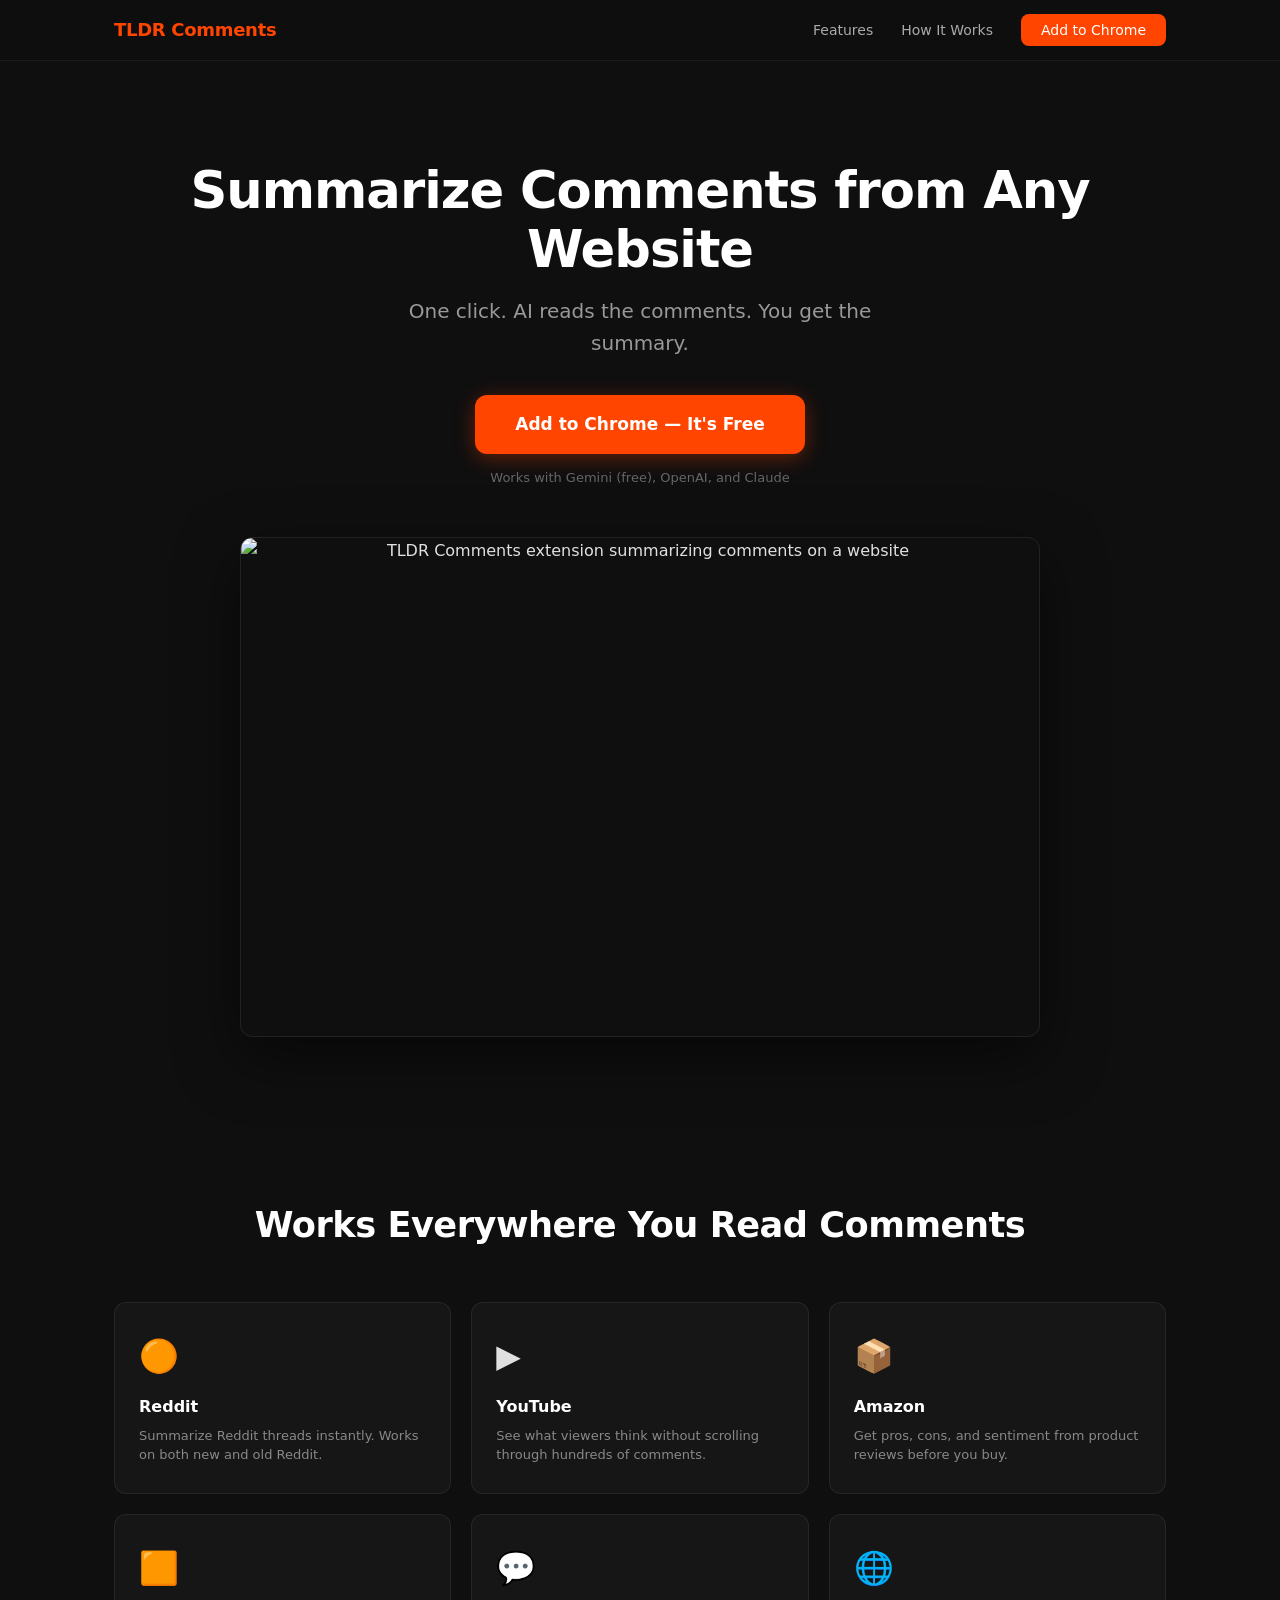
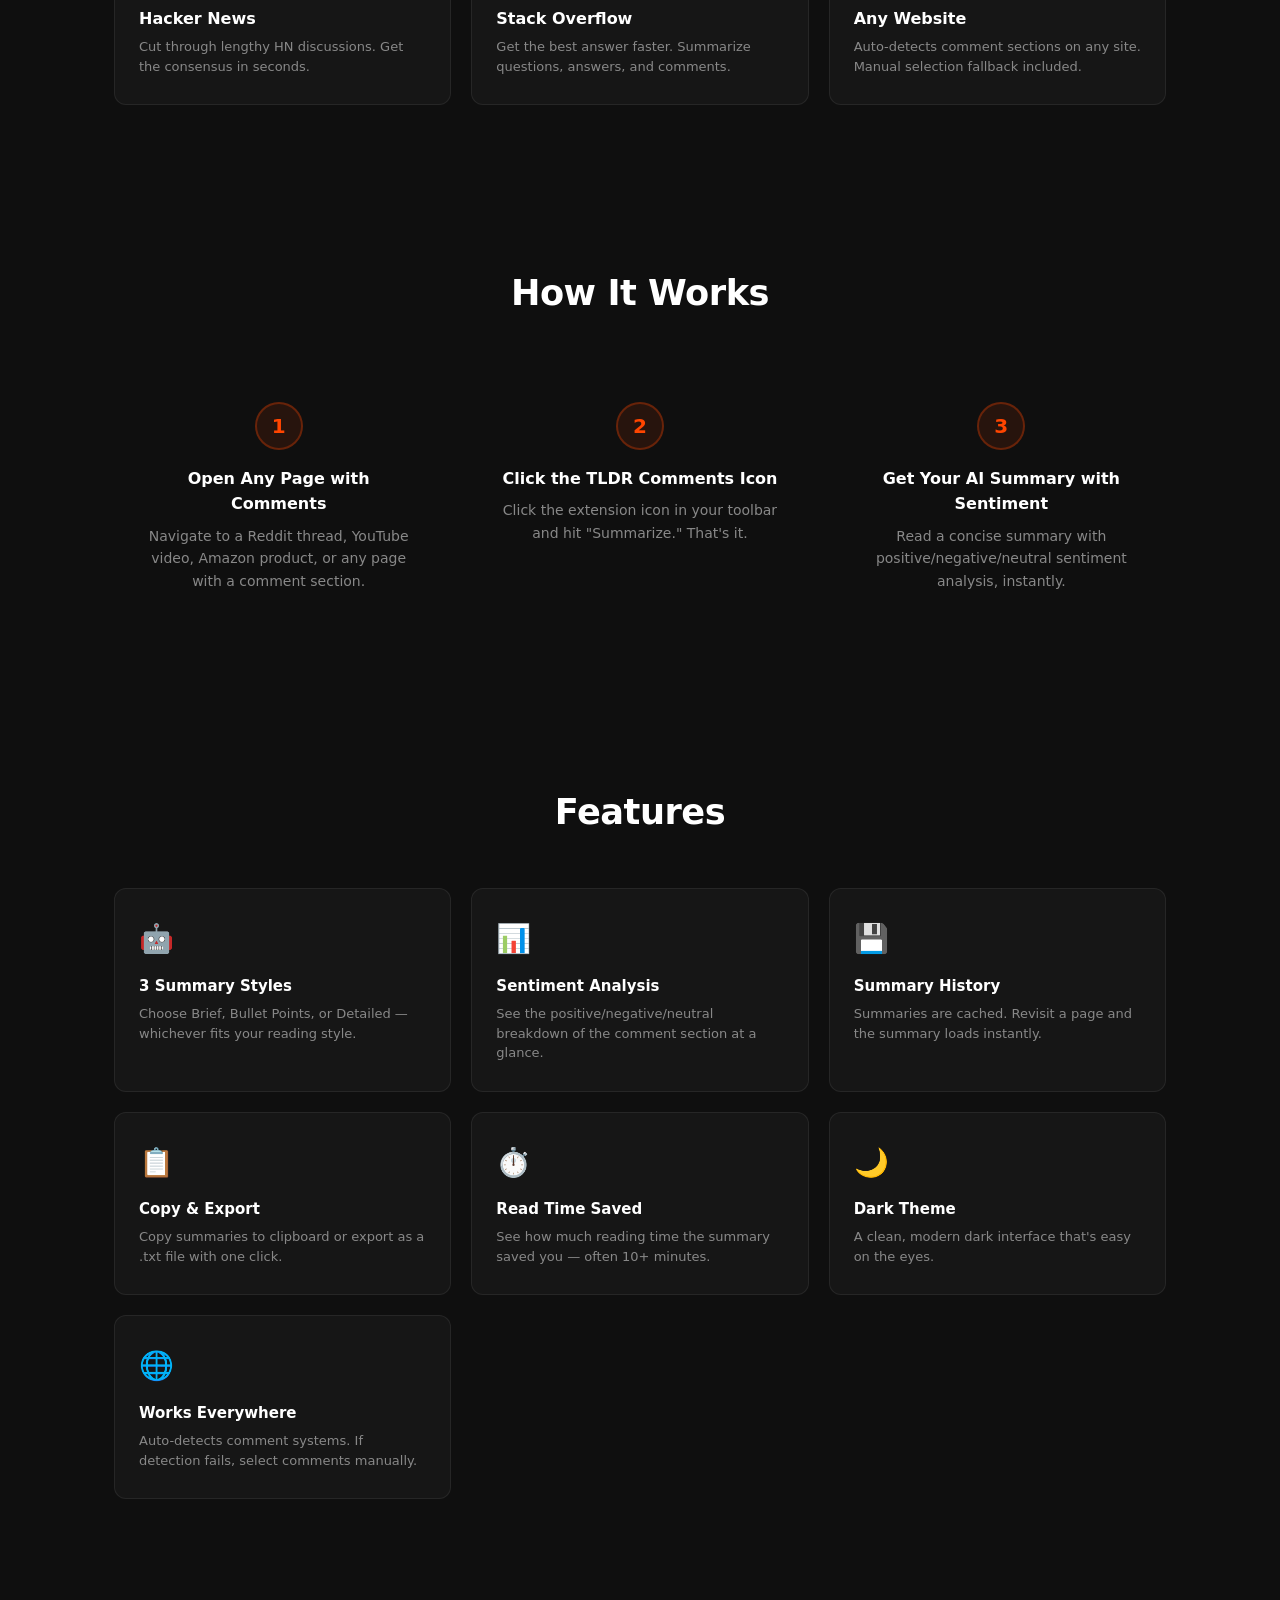
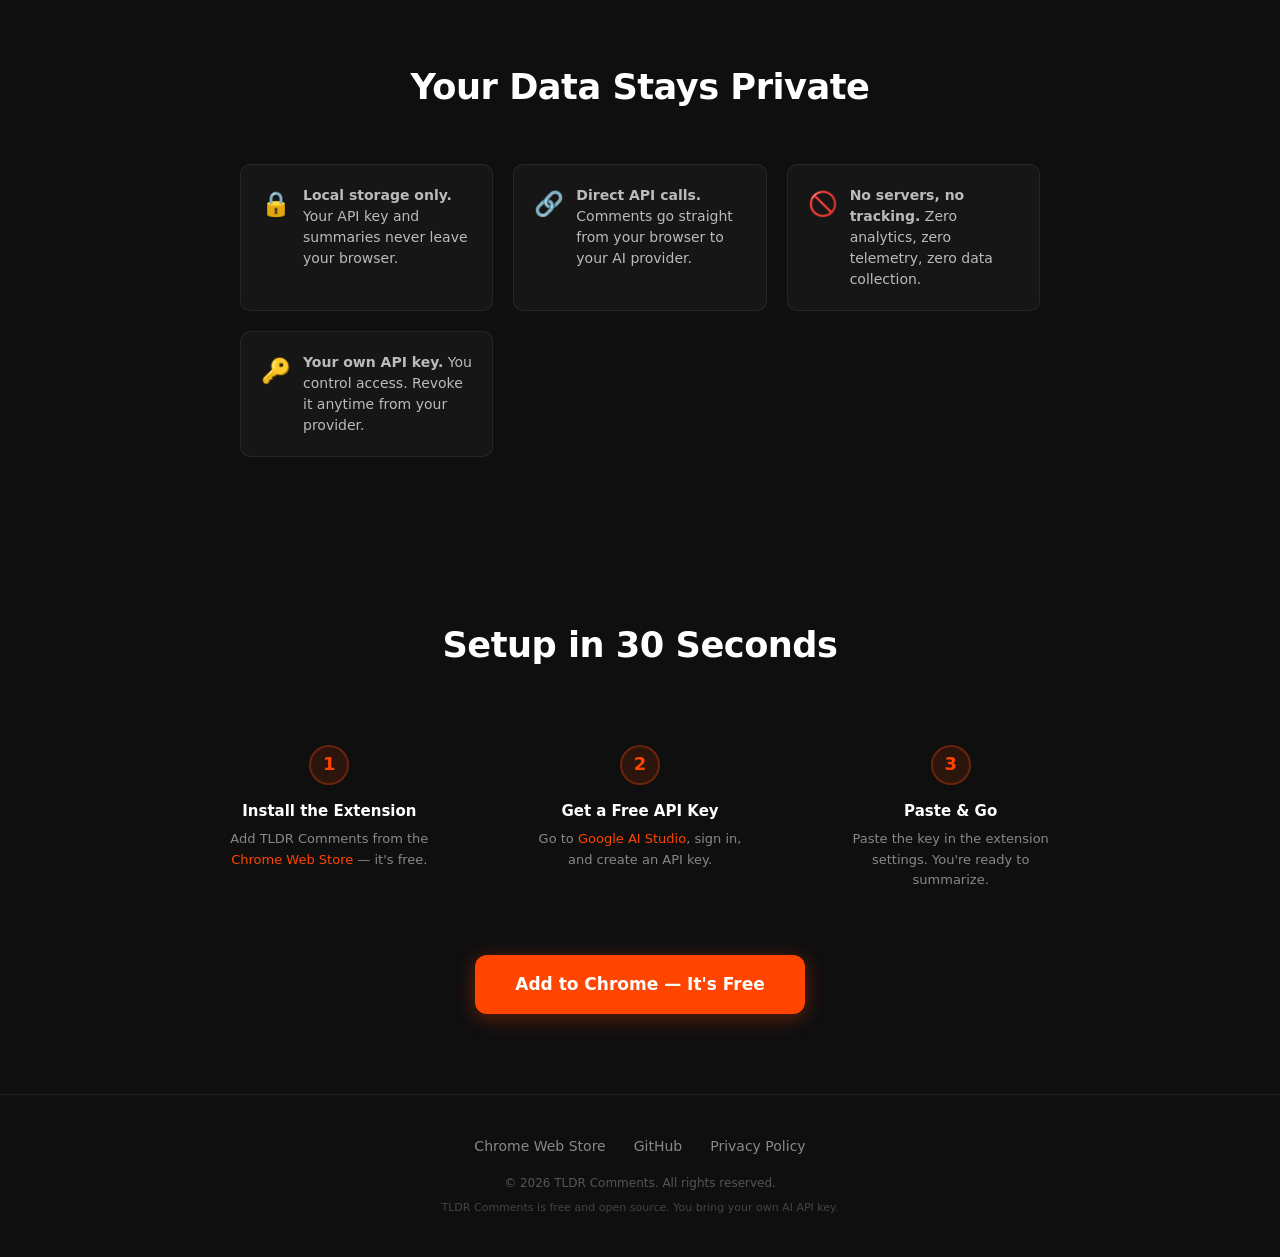
==== index.html @ ec2e0860 "Initial landing page" ====
<!DOCTYPE html>
<html lang="en">
<head>
  <meta charset="UTF-8">
  <meta name="viewport" content="width=device-width, initial-scale=1.0">
  <title>TLDR Comments — Summarize Comments from Any Website | Free Chrome Extension</title>
  <meta name="description" content="Summarize comments on Reddit, YouTube, Amazon, Hacker News & more with one click. Free AI-powered Chrome extension with sentiment analysis.">
  <meta name="keywords" content="summarize comments, comment summarizer, summarize reddit comments, summarize youtube comments, summarize amazon reviews, AI comment summary, chrome extension, TLDR comments">
  <link rel="canonical" href="https://YOUR_DOMAIN.com/">

  <!-- Open Graph -->
  <meta property="og:title" content="TLDR Comments — Summarize Comments from Any Website">
  <meta property="og:description" content="One click. AI reads the comments. You get the summary. Free Chrome extension.">
  <meta property="og:type" content="website">
  <meta property="og:url" content="https://YOUR_DOMAIN.com/">
  <meta property="og:image" content="https://YOUR_DOMAIN.com/images/og-preview.png">

  <!-- Twitter -->
  <meta name="twitter:card" content="summary_large_image">
  <meta name="twitter:title" content="TLDR Comments — Summarize Comments from Any Website">
  <meta name="twitter:description" content="One click. AI reads the comments. You get the summary. Free Chrome extension.">
  <meta name="twitter:image" content="https://YOUR_DOMAIN.com/images/og-preview.png">

  <!-- Schema.org structured data -->
  <script type="application/ld+json">
  {
    "@context": "https://schema.org",
    "@type": "SoftwareApplication",
    "name": "TLDR Comments",
    "operatingSystem": "Chrome",
    "applicationCategory": "BrowserExtension",
    "applicationSubCategory": "Productivity",
    "offers": {
      "@type": "Offer",
      "price": "0",
      "priceCurrency": "USD"
    },
    "description": "Summarize comments from any website — Reddit, YouTube, Amazon, Hacker News & more. AI-powered comment & review summaries in one click.",
    "url": "https://YOUR_DOMAIN.com/",
    "downloadUrl": "YOUR_CHROME_WEB_STORE_LINK",
    "screenshot": "https://YOUR_DOMAIN.com/images/screenshot-hero.png",
    "featureList": "AI comment summaries, Sentiment analysis, Reddit comments, YouTube comments, Amazon reviews, Hacker News, Stack Overflow, Summary history, Dark theme",
    "softwareVersion": "2.0.0"
  }
  </script>

  <link rel="stylesheet" href="style.css">
</head>
<body>

  <!-- Navigation -->
  <nav class="nav" role="navigation" aria-label="Main navigation">
    <div class="container">
      <a href="index.html" class="nav-logo">TLDR Comments</a>
      <ul class="nav-links">
        <li><a href="#features">Features</a></li>
        <li><a href="#how-it-works">How It Works</a></li>
        <li><a href="YOUR_CHROME_WEB_STORE_LINK" target="_blank" rel="noopener" class="nav-cta">Add to Chrome</a></li>
      </ul>
    </div>
  </nav>

  <!-- Hero -->
  <section class="hero">
    <div class="container">
      <h1>Summarize Comments from Any Website</h1>
      <p class="subtitle">One click. AI reads the comments. You get the summary.</p>
      <a href="YOUR_CHROME_WEB_STORE_LINK" target="_blank" rel="noopener" class="btn-cta">Add to Chrome — It's Free</a>
      <p class="cta-note">Works with Gemini (free), OpenAI, and Claude</p>
      <img src="images/screenshot-hero.png" alt="TLDR Comments extension summarizing comments on a website" class="hero-image" width="800" height="500" loading="lazy">
    </div>
  </section>

  <!-- Supported Sites -->
  <section id="sites">
    <div class="container">
      <h2 class="section-title">Works Everywhere You Read Comments</h2>
      <div class="sites-grid">
        <div class="site-card">
          <div class="icon">🟠</div>
          <h3>Reddit</h3>
          <p>Summarize Reddit threads instantly. Works on both new and old Reddit.</p>
        </div>
        <div class="site-card">
          <div class="icon">▶️</div>
          <h3>YouTube</h3>
          <p>See what viewers think without scrolling through hundreds of comments.</p>
        </div>
        <div class="site-card">
          <div class="icon">📦</div>
          <h3>Amazon</h3>
          <p>Get pros, cons, and sentiment from product reviews before you buy.</p>
        </div>
        <div class="site-card">
          <div class="icon">🟧</div>
          <h3>Hacker News</h3>
          <p>Cut through lengthy HN discussions. Get the consensus in seconds.</p>
        </div>
        <div class="site-card">
          <div class="icon">💬</div>
          <h3>Stack Overflow</h3>
          <p>Get the best answer faster. Summarize questions, answers, and comments.</p>
        </div>
        <div class="site-card">
          <div class="icon">🌐</div>
          <h3>Any Website</h3>
          <p>Auto-detects comment sections on any site. Manual selection fallback included.</p>
        </div>
      </div>
    </div>
  </section>

  <!-- How It Works -->
  <section id="how-it-works">
    <div class="container">
      <h2 class="section-title">How It Works</h2>
      <div class="steps">
        <div class="step">
          <div class="step-number">1</div>
          <h3>Open Any Page with Comments</h3>
          <p>Navigate to a Reddit thread, YouTube video, Amazon product, or any page with a comment section.</p>
        </div>
        <div class="step">
          <div class="step-number">2</div>
          <h3>Click the TLDR Comments Icon</h3>
          <p>Click the extension icon in your toolbar and hit "Summarize." That's it.</p>
        </div>
        <div class="step">
          <div class="step-number">3</div>
          <h3>Get Your AI Summary with Sentiment</h3>
          <p>Read a concise summary with positive/negative/neutral sentiment analysis, instantly.</p>
        </div>
      </div>
    </div>
  </section>

  <!-- Features -->
  <section id="features">
    <div class="container">
      <h2 class="section-title">Features</h2>
      <div class="features-grid">
        <div class="feature-card">
          <div class="icon">🤖</div>
          <h3>3 Summary Styles</h3>
          <p>Choose Brief, Bullet Points, or Detailed — whichever fits your reading style.</p>
        </div>
        <div class="feature-card">
          <div class="icon">📊</div>
          <h3>Sentiment Analysis</h3>
          <p>See the positive/negative/neutral breakdown of the comment section at a glance.</p>
        </div>
        <div class="feature-card">
          <div class="icon">💾</div>
          <h3>Summary History</h3>
          <p>Summaries are cached. Revisit a page and the summary loads instantly.</p>
        </div>
        <div class="feature-card">
          <div class="icon">📋</div>
          <h3>Copy &amp; Export</h3>
          <p>Copy summaries to clipboard or export as a .txt file with one click.</p>
        </div>
        <div class="feature-card">
          <div class="icon">⏱️</div>
          <h3>Read Time Saved</h3>
          <p>See how much reading time the summary saved you — often 10+ minutes.</p>
        </div>
        <div class="feature-card">
          <div class="icon">🌙</div>
          <h3>Dark Theme</h3>
          <p>A clean, modern dark interface that's easy on the eyes.</p>
        </div>
        <div class="feature-card">
          <div class="icon">🌐</div>
          <h3>Works Everywhere</h3>
          <p>Auto-detects comment systems. If detection fails, select comments manually.</p>
        </div>
      </div>
    </div>
  </section>

  <!-- Privacy -->
  <section id="privacy">
    <div class="container">
      <h2 class="section-title">Your Data Stays Private</h2>
      <div class="privacy-points">
        <div class="privacy-point">
          <div class="icon">🔒</div>
          <p><strong>Local storage only.</strong> Your API key and summaries never leave your browser.</p>
        </div>
        <div class="privacy-point">
          <div class="icon">🔗</div>
          <p><strong>Direct API calls.</strong> Comments go straight from your browser to your AI provider.</p>
        </div>
        <div class="privacy-point">
          <div class="icon">🚫</div>
          <p><strong>No servers, no tracking.</strong> Zero analytics, zero telemetry, zero data collection.</p>
        </div>
        <div class="privacy-point">
          <div class="icon">🔑</div>
          <p><strong>Your own API key.</strong> You control access. Revoke it anytime from your provider.</p>
        </div>
      </div>
    </div>
  </section>

  <!-- Setup -->
  <section id="setup">
    <div class="container">
      <h2 class="section-title">Setup in 30 Seconds</h2>
      <div class="setup-steps">
        <div class="setup-step">
          <div class="step-num">1</div>
          <h3>Install the Extension</h3>
          <p>Add TLDR Comments from the <a href="YOUR_CHROME_WEB_STORE_LINK" target="_blank" rel="noopener">Chrome Web Store</a> — it's free.</p>
        </div>
        <div class="setup-step">
          <div class="step-num">2</div>
          <h3>Get a Free API Key</h3>
          <p>Go to <a href="https://ai.google.dev" target="_blank" rel="noopener">Google AI Studio</a>, sign in, and create an API key.</p>
        </div>
        <div class="setup-step">
          <div class="step-num">3</div>
          <h3>Paste &amp; Go</h3>
          <p>Paste the key in the extension settings. You're ready to summarize.</p>
        </div>
      </div>
      <div style="text-align: center; margin-top: 40px;">
        <a href="YOUR_CHROME_WEB_STORE_LINK" target="_blank" rel="noopener" class="btn-cta">Add to Chrome — It's Free</a>
      </div>
    </div>
  </section>

  <!-- Footer -->
  <footer class="footer">
    <div class="container">
      <div class="footer-links">
        <a href="YOUR_CHROME_WEB_STORE_LINK" target="_blank" rel="noopener">Chrome Web Store</a>
        <a href="https://github.com/YOUR_GITHUB_USERNAME/tldr-comments" target="_blank" rel="noopener">GitHub</a>
        <a href="#">Privacy Policy</a>
      </div>
      <p class="copyright">&copy; 2026 TLDR Comments. All rights reserved.</p>
      <p class="footer-note">TLDR Comments is free and open source. You bring your own AI API key.</p>
    </div>
  </footer>

</body>
</html>
---- style.css ----
/* ===== TLDR Comments Landing Page — style.css ===== */

/* --- Reset & Base --- */
*, *::before, *::after {
  margin: 0;
  padding: 0;
  box-sizing: border-box;
}

html {
  scroll-behavior: smooth;
  font-size: 16px;
}

body {
  font-family: 'Inter', system-ui, -apple-system, BlinkMacSystemFont, 'Segoe UI', sans-serif;
  background: #0f0f0f;
  color: #e0e0e0;
  line-height: 1.6;
  -webkit-font-smoothing: antialiased;
}

a {
  color: #ff4500;
  text-decoration: none;
  transition: color 0.2s;
}

a:hover {
  color: #ff6833;
}

img {
  max-width: 100%;
  height: auto;
  display: block;
}

/* --- Layout --- */
.container {
  max-width: 1100px;
  margin: 0 auto;
  padding: 0 24px;
}

section {
  padding: 80px 0;
}

/* --- Sticky Nav --- */
.nav {
  position: sticky;
  top: 0;
  z-index: 100;
  background: rgba(15, 15, 15, 0.92);
  backdrop-filter: blur(12px);
  border-bottom: 1px solid rgba(255, 255, 255, 0.06);
}

.nav .container {
  display: flex;
  align-items: center;
  justify-content: space-between;
  height: 60px;
}

.nav-logo {
  font-size: 18px;
  font-weight: 700;
  color: #ff4500;
  letter-spacing: -0.3px;
}

.nav-links {
  display: flex;
  align-items: center;
  gap: 28px;
  list-style: none;
}

.nav-links a {
  font-size: 14px;
  font-weight: 500;
  color: #aaa;
  transition: color 0.2s;
}

.nav-links a:hover {
  color: #fff;
}

.nav-cta {
  padding: 8px 20px;
  font-size: 14px;
  font-weight: 600;
  color: #fff !important;
  background: #ff4500;
  border-radius: 8px;
  transition: background 0.2s, transform 0.1s;
}

.nav-cta:hover {
  background: #e03e00;
  transform: translateY(-1px);
}

/* --- Hero --- */
.hero {
  text-align: center;
  padding: 100px 0 80px;
}

.hero h1 {
  font-size: clamp(2rem, 5vw, 3.2rem);
  font-weight: 800;
  color: #fff;
  line-height: 1.15;
  margin-bottom: 16px;
  letter-spacing: -1px;
}

.hero .subtitle {
  font-size: clamp(1rem, 2.5vw, 1.25rem);
  color: #999;
  margin-bottom: 36px;
  max-width: 520px;
  margin-left: auto;
  margin-right: auto;
}

.btn-cta {
  display: inline-block;
  padding: 16px 40px;
  font-size: 17px;
  font-weight: 700;
  color: #fff;
  background: #ff4500;
  border: none;
  border-radius: 12px;
  cursor: pointer;
  transition: background 0.2s, transform 0.15s, box-shadow 0.2s;
  box-shadow: 0 4px 20px rgba(255, 69, 0, 0.35);
  text-decoration: none;
}

.btn-cta:hover {
  background: #e03e00;
  transform: translateY(-2px);
  box-shadow: 0 6px 28px rgba(255, 69, 0, 0.45);
  color: #fff;
}

.hero .cta-note {
  font-size: 13px;
  color: #666;
  margin-top: 14px;
}

.hero-image {
  margin-top: 48px;
  border-radius: 12px;
  border: 1px solid rgba(255, 255, 255, 0.08);
  box-shadow: 0 20px 60px rgba(0, 0, 0, 0.5);
  max-width: 800px;
  margin-left: auto;
  margin-right: auto;
}

/* --- Section Titles --- */
.section-title {
  font-size: clamp(1.5rem, 3.5vw, 2.2rem);
  font-weight: 700;
  color: #fff;
  text-align: center;
  margin-bottom: 48px;
  letter-spacing: -0.5px;
}

/* --- Sites Grid --- */
.sites-grid {
  display: grid;
  grid-template-columns: repeat(auto-fit, minmax(280px, 1fr));
  gap: 20px;
}

.site-card {
  padding: 28px 24px;
  background: rgba(255, 255, 255, 0.03);
  border: 1px solid rgba(255, 255, 255, 0.07);
  border-radius: 12px;
  transition: border-color 0.2s, transform 0.2s;
}

.site-card:hover {
  border-color: rgba(255, 69, 0, 0.3);
  transform: translateY(-2px);
}

.site-card .icon {
  font-size: 32px;
  margin-bottom: 12px;
}

.site-card h3 {
  font-size: 16px;
  font-weight: 600;
  color: #fff;
  margin-bottom: 6px;
}

.site-card p {
  font-size: 13px;
  color: #888;
  line-height: 1.5;
}

/* --- How It Works --- */
.steps {
  display: grid;
  grid-template-columns: repeat(auto-fit, minmax(250px, 1fr));
  gap: 32px;
  counter-reset: step;
}

.step {
  text-align: center;
  padding: 32px 24px;
  position: relative;
}

.step-number {
  width: 48px;
  height: 48px;
  display: flex;
  align-items: center;
  justify-content: center;
  font-size: 20px;
  font-weight: 700;
  color: #ff4500;
  background: rgba(255, 69, 0, 0.1);
  border: 2px solid rgba(255, 69, 0, 0.3);
  border-radius: 50%;
  margin: 0 auto 16px;
}

.step h3 {
  font-size: 16px;
  font-weight: 600;
  color: #fff;
  margin-bottom: 8px;
}

.step p {
  font-size: 14px;
  color: #888;
}

/* --- Features --- */
.features-grid {
  display: grid;
  grid-template-columns: repeat(auto-fit, minmax(280px, 1fr));
  gap: 20px;
}

.feature-card {
  padding: 28px 24px;
  background: rgba(255, 255, 255, 0.03);
  border: 1px solid rgba(255, 255, 255, 0.07);
  border-radius: 12px;
  transition: border-color 0.2s;
}

.feature-card:hover {
  border-color: rgba(255, 69, 0, 0.25);
}

.feature-card .icon {
  font-size: 28px;
  margin-bottom: 12px;
}

.feature-card h3 {
  font-size: 15px;
  font-weight: 600;
  color: #fff;
  margin-bottom: 6px;
}

.feature-card p {
  font-size: 13px;
  color: #888;
  line-height: 1.5;
}

/* --- Privacy --- */
.privacy-points {
  display: grid;
  grid-template-columns: repeat(auto-fit, minmax(240px, 1fr));
  gap: 20px;
  max-width: 800px;
  margin: 0 auto;
}

.privacy-point {
  display: flex;
  align-items: flex-start;
  gap: 12px;
  padding: 20px;
  background: rgba(255, 255, 255, 0.03);
  border: 1px solid rgba(255, 255, 255, 0.07);
  border-radius: 10px;
}

.privacy-point .icon {
  font-size: 24px;
  flex-shrink: 0;
}

.privacy-point p {
  font-size: 14px;
  color: #bbb;
  line-height: 1.5;
}

/* --- Setup Steps --- */
.setup-steps {
  display: grid;
  grid-template-columns: repeat(auto-fit, minmax(250px, 1fr));
  gap: 32px;
  max-width: 900px;
  margin: 0 auto;
}

.setup-step {
  text-align: center;
  padding: 24px;
}

.setup-step .step-num {
  display: inline-flex;
  align-items: center;
  justify-content: center;
  width: 40px;
  height: 40px;
  background: rgba(255, 69, 0, 0.12);
  border: 2px solid rgba(255, 69, 0, 0.3);
  border-radius: 50%;
  color: #ff4500;
  font-weight: 700;
  font-size: 18px;
  margin-bottom: 14px;
}

.setup-step h3 {
  font-size: 15px;
  font-weight: 600;
  color: #fff;
  margin-bottom: 6px;
}

.setup-step p {
  font-size: 13px;
  color: #888;
}

/* --- Footer --- */
.footer {
  padding: 40px 0;
  border-top: 1px solid rgba(255, 255, 255, 0.06);
  text-align: center;
}

.footer-links {
  display: flex;
  justify-content: center;
  gap: 28px;
  margin-bottom: 16px;
  flex-wrap: wrap;
}

.footer-links a {
  font-size: 14px;
  color: #888;
}

.footer-links a:hover {
  color: #ff4500;
}

.footer .copyright {
  font-size: 12px;
  color: #555;
  margin-bottom: 6px;
}

.footer .footer-note {
  font-size: 11px;
  color: #444;
}

/* --- Internal Links Section (platform pages) --- */
.also-works {
  text-align: center;
  padding: 48px 0;
  border-top: 1px solid rgba(255, 255, 255, 0.06);
}

.also-works h3 {
  font-size: 16px;
  font-weight: 600;
  color: #aaa;
  margin-bottom: 16px;
}

.also-works-links {
  display: flex;
  justify-content: center;
  gap: 16px;
  flex-wrap: wrap;
}

.also-works-links a {
  padding: 6px 16px;
  font-size: 13px;
  font-weight: 500;
  color: #ccc;
  background: rgba(255, 255, 255, 0.05);
  border: 1px solid rgba(255, 255, 255, 0.1);
  border-radius: 20px;
  transition: all 0.2s;
}

.also-works-links a:hover {
  border-color: rgba(255, 69, 0, 0.4);
  color: #ff4500;
  background: rgba(255, 69, 0, 0.06);
}

/* --- Platform Page (subpage layout) --- */
.platform-hero {
  text-align: center;
  padding: 80px 0 60px;
}

.platform-hero h1 {
  font-size: clamp(1.8rem, 4vw, 2.8rem);
  font-weight: 800;
  color: #fff;
  margin-bottom: 16px;
  letter-spacing: -0.5px;
}

.platform-hero .lead {
  font-size: clamp(1rem, 2vw, 1.15rem);
  color: #999;
  max-width: 600px;
  margin: 0 auto 36px;
  line-height: 1.6;
}

.platform-content {
  max-width: 720px;
  margin: 0 auto;
}

.platform-content h2 {
  font-size: 1.5rem;
  font-weight: 700;
  color: #fff;
  margin: 48px 0 16px;
}

.platform-content p {
  font-size: 15px;
  color: #bbb;
  line-height: 1.7;
  margin-bottom: 16px;
}

.platform-content ul {
  list-style: none;
  padding: 0;
  margin-bottom: 24px;
}

.platform-content ul li {
  padding: 8px 0 8px 24px;
  position: relative;
  font-size: 15px;
  color: #bbb;
}

.platform-content ul li::before {
  content: '✓';
  position: absolute;
  left: 0;
  color: #ff4500;
  font-weight: 700;
}

.platform-screenshot {
  margin: 32px 0;
  border-radius: 12px;
  border: 1px solid rgba(255, 255, 255, 0.08);
  box-shadow: 0 12px 40px rgba(0, 0, 0, 0.4);
}

.cta-section {
  text-align: center;
  padding: 60px 0;
}

/* --- 404 Page --- */
.page-404 {
  text-align: center;
  padding: 120px 0;
}

.page-404 h1 {
  font-size: 6rem;
  font-weight: 800;
  color: #ff4500;
  margin-bottom: 12px;
}

.page-404 p {
  font-size: 1.2rem;
  color: #888;
  margin-bottom: 32px;
}

/* --- Responsive --- */
@media (max-width: 768px) {
  .nav-links {
    gap: 16px;
  }

  .nav-links a:not(.nav-cta) {
    display: none;
  }

  section {
    padding: 56px 0;
  }

  .hero {
    padding: 64px 0 48px;
  }

  .sites-grid,
  .features-grid {
    grid-template-columns: 1fr;
  }

  .steps {
    grid-template-columns: 1fr;
    gap: 16px;
  }
}

@media (max-width: 480px) {
  .container {
    padding: 0 16px;
  }

  .hero h1 {
    font-size: 1.75rem;
  }

  .btn-cta {
    padding: 14px 32px;
    font-size: 15px;
  }
}
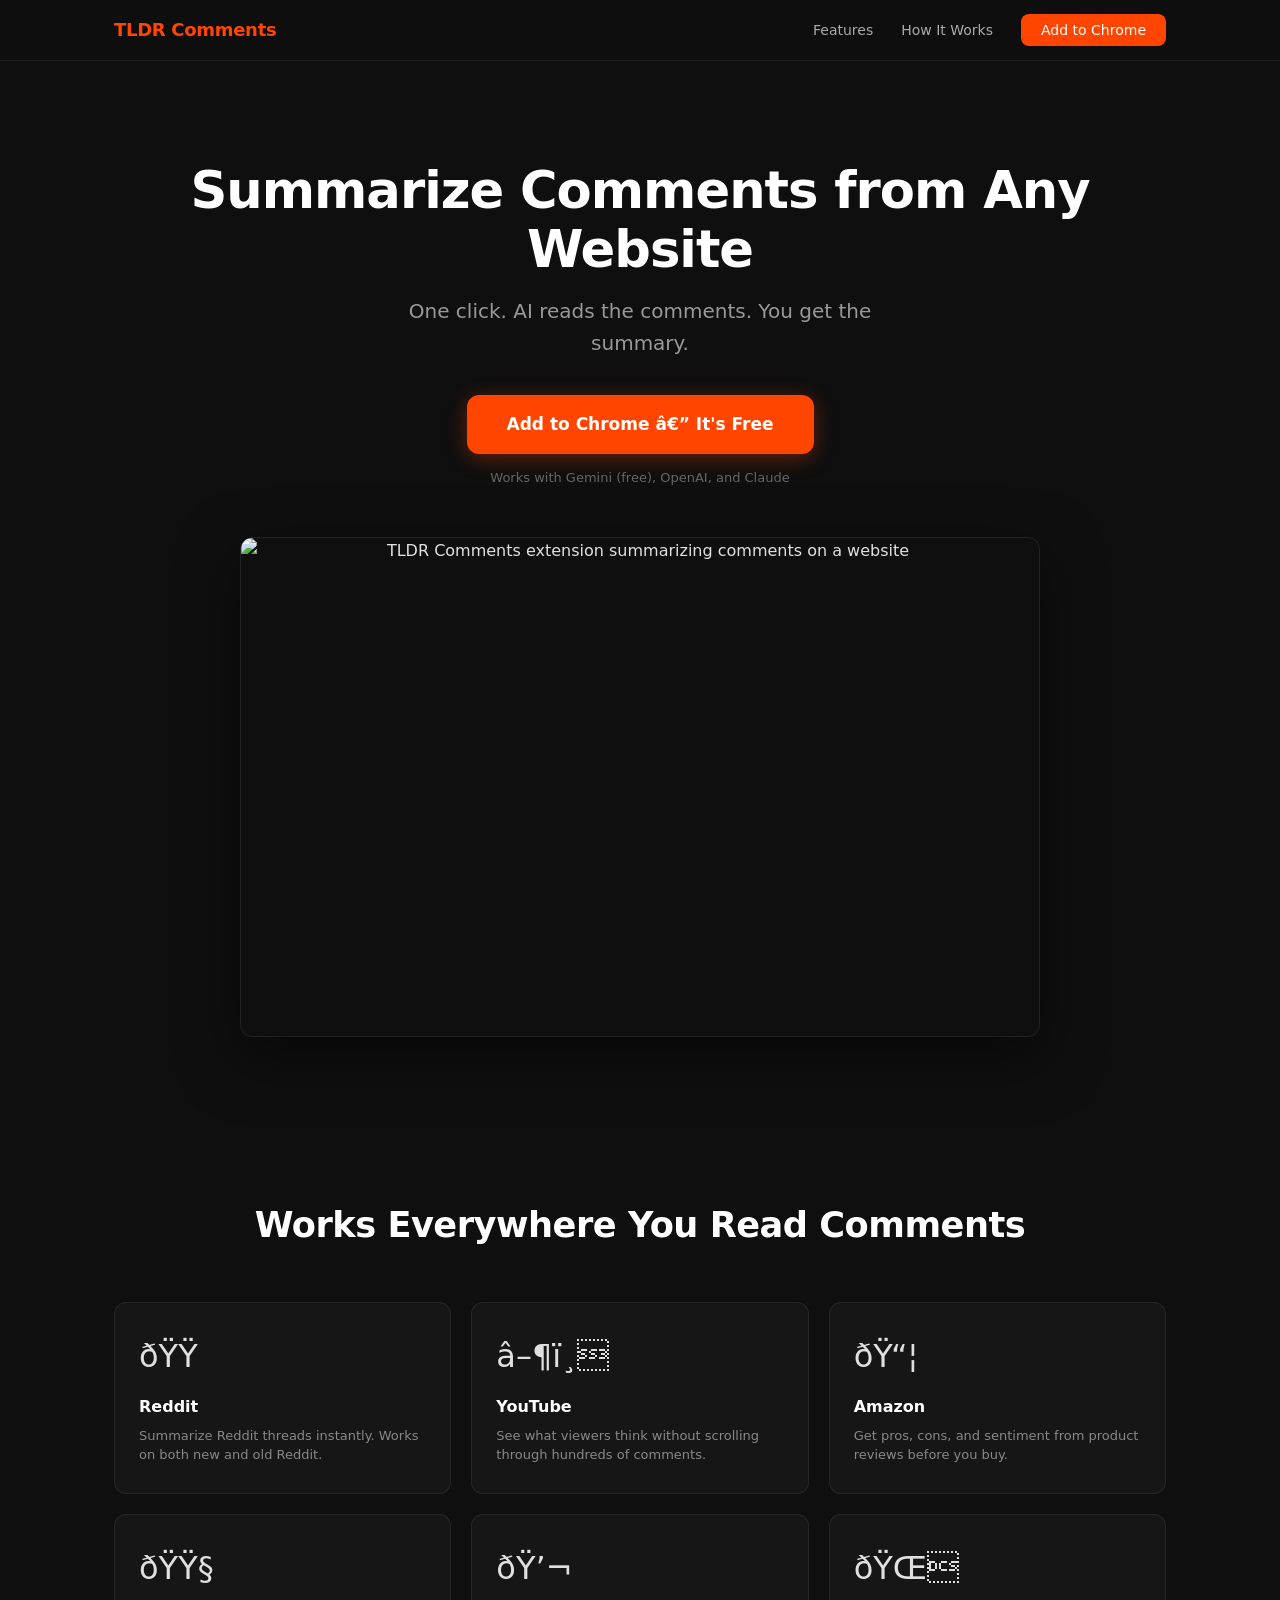
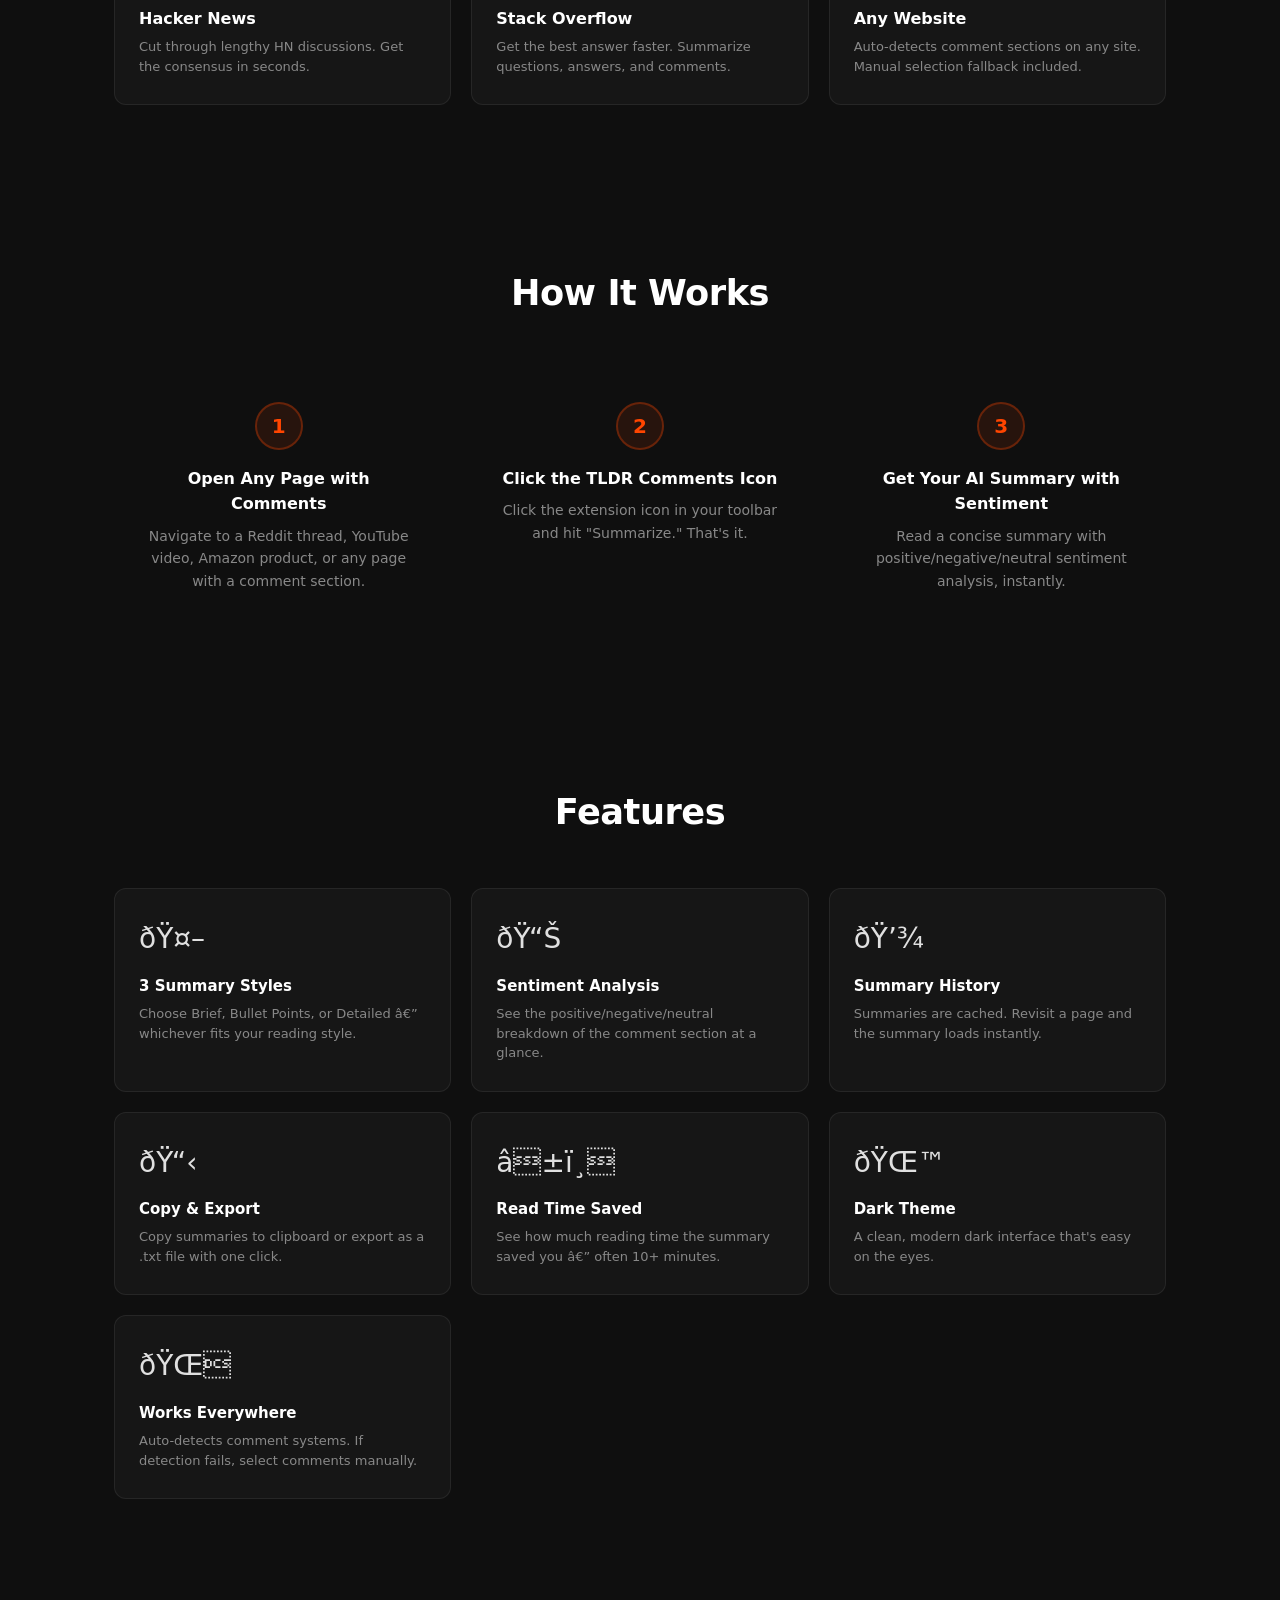
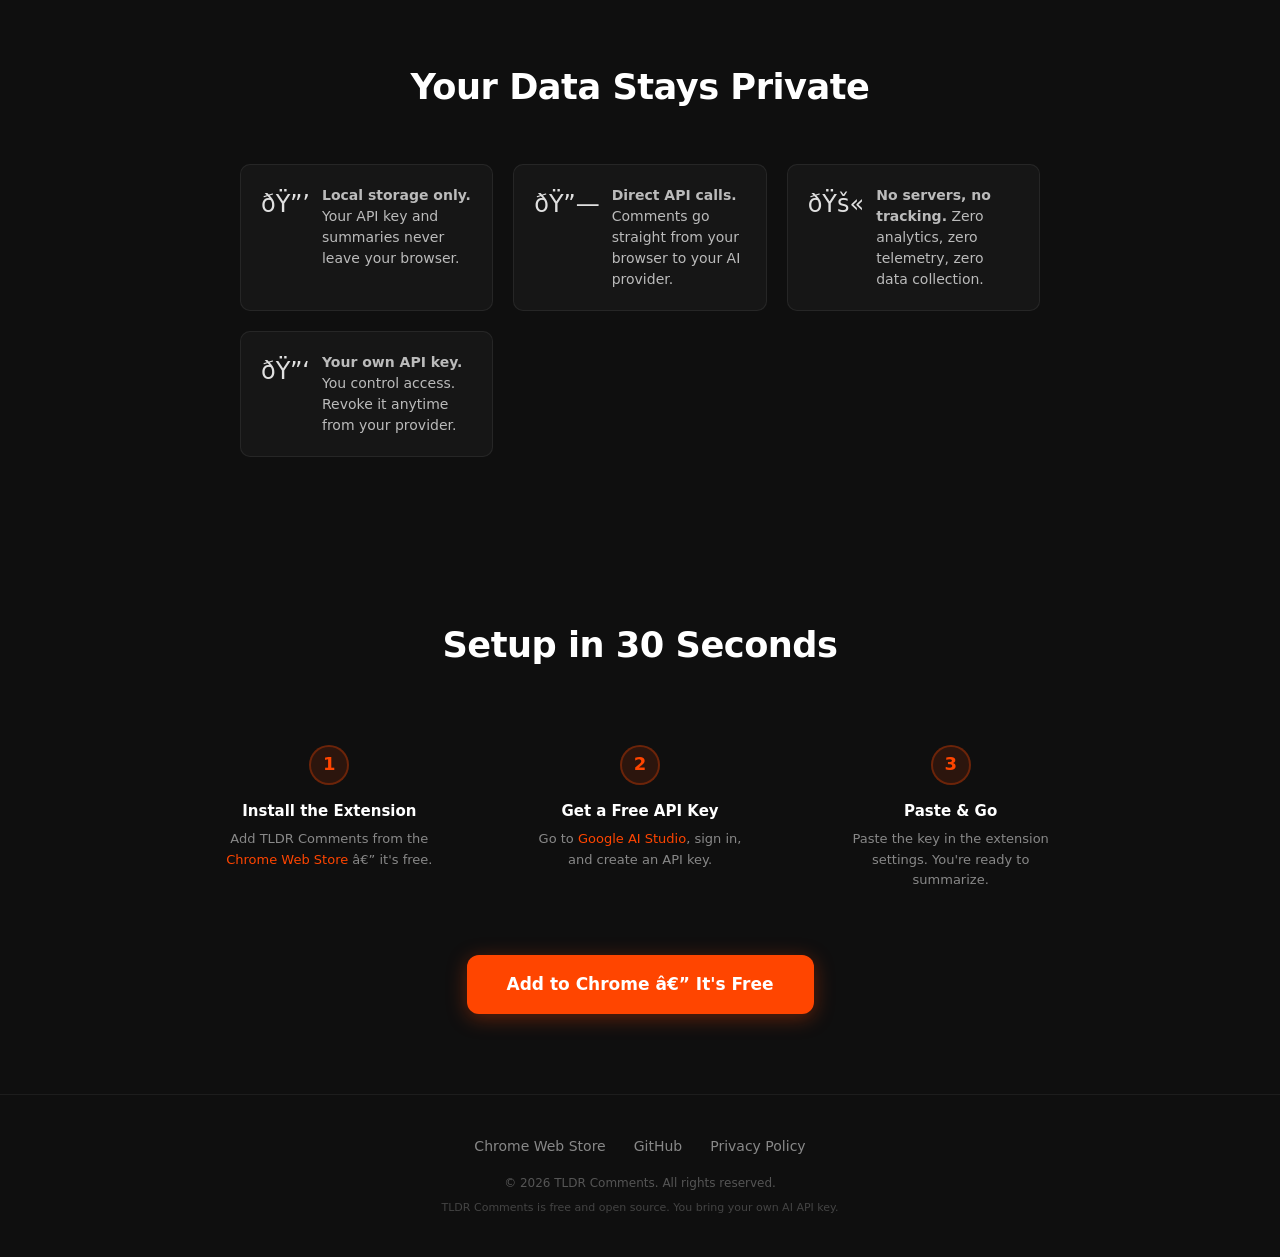
==== commit d9f874c0: "Replace placeholder URLs with actual GitHub Pages domain" ====
--- a/index.html
+++ b/index.html
@@ -3,23 +3,23 @@
 <head>
   <meta charset="UTF-8">
   <meta name="viewport" content="width=device-width, initial-scale=1.0">
-  <title>TLDR Comments — Summarize Comments from Any Website | Free Chrome Extension</title>
+  <title>TLDR Comments â€” Summarize Comments from Any Website | Free Chrome Extension</title>
   <meta name="description" content="Summarize comments on Reddit, YouTube, Amazon, Hacker News & more with one click. Free AI-powered Chrome extension with sentiment analysis.">
   <meta name="keywords" content="summarize comments, comment summarizer, summarize reddit comments, summarize youtube comments, summarize amazon reviews, AI comment summary, chrome extension, TLDR comments">
-  <link rel="canonical" href="https://YOUR_DOMAIN.com/">
+  <link rel="canonical" href="https://shivangchauhan7.github.io/tldr-comments-site/">
 
   <!-- Open Graph -->
-  <meta property="og:title" content="TLDR Comments — Summarize Comments from Any Website">
+  <meta property="og:title" content="TLDR Comments â€” Summarize Comments from Any Website">
   <meta property="og:description" content="One click. AI reads the comments. You get the summary. Free Chrome extension.">
   <meta property="og:type" content="website">
-  <meta property="og:url" content="https://YOUR_DOMAIN.com/">
-  <meta property="og:image" content="https://YOUR_DOMAIN.com/images/og-preview.png">
+  <meta property="og:url" content="https://shivangchauhan7.github.io/tldr-comments-site/">
+  <meta property="og:image" content="https://shivangchauhan7.github.io/tldr-comments-site/images/og-preview.png">
 
   <!-- Twitter -->
   <meta name="twitter:card" content="summary_large_image">
-  <meta name="twitter:title" content="TLDR Comments — Summarize Comments from Any Website">
+  <meta name="twitter:title" content="TLDR Comments â€” Summarize Comments from Any Website">
   <meta name="twitter:description" content="One click. AI reads the comments. You get the summary. Free Chrome extension.">
-  <meta name="twitter:image" content="https://YOUR_DOMAIN.com/images/og-preview.png">
+  <meta name="twitter:image" content="https://shivangchauhan7.github.io/tldr-comments-site/images/og-preview.png">
 
   <!-- Schema.org structured data -->
   <script type="application/ld+json">
@@ -35,10 +35,10 @@
       "price": "0",
       "priceCurrency": "USD"
     },
-    "description": "Summarize comments from any website — Reddit, YouTube, Amazon, Hacker News & more. AI-powered comment & review summaries in one click.",
-    "url": "https://YOUR_DOMAIN.com/",
+    "description": "Summarize comments from any website â€” Reddit, YouTube, Amazon, Hacker News & more. AI-powered comment & review summaries in one click.",
+    "url": "https://shivangchauhan7.github.io/tldr-comments-site/",
     "downloadUrl": "YOUR_CHROME_WEB_STORE_LINK",
-    "screenshot": "https://YOUR_DOMAIN.com/images/screenshot-hero.png",
+    "screenshot": "https://shivangchauhan7.github.io/tldr-comments-site/images/screenshot-hero.png",
     "featureList": "AI comment summaries, Sentiment analysis, Reddit comments, YouTube comments, Amazon reviews, Hacker News, Stack Overflow, Summary history, Dark theme",
     "softwareVersion": "2.0.0"
   }
@@ -65,7 +65,7 @@
     <div class="container">
       <h1>Summarize Comments from Any Website</h1>
       <p class="subtitle">One click. AI reads the comments. You get the summary.</p>
-      <a href="YOUR_CHROME_WEB_STORE_LINK" target="_blank" rel="noopener" class="btn-cta">Add to Chrome — It's Free</a>
+      <a href="YOUR_CHROME_WEB_STORE_LINK" target="_blank" rel="noopener" class="btn-cta">Add to Chrome â€” It's Free</a>
       <p class="cta-note">Works with Gemini (free), OpenAI, and Claude</p>
       <img src="images/screenshot-hero.png" alt="TLDR Comments extension summarizing comments on a website" class="hero-image" width="800" height="500" loading="lazy">
     </div>
@@ -77,32 +77,32 @@
       <h2 class="section-title">Works Everywhere You Read Comments</h2>
       <div class="sites-grid">
         <div class="site-card">
-          <div class="icon">🟠</div>
+          <div class="icon">ðŸŸ </div>
           <h3>Reddit</h3>
           <p>Summarize Reddit threads instantly. Works on both new and old Reddit.</p>
         </div>
         <div class="site-card">
-          <div class="icon">▶️</div>
+          <div class="icon">â–¶ï¸</div>
           <h3>YouTube</h3>
           <p>See what viewers think without scrolling through hundreds of comments.</p>
         </div>
         <div class="site-card">
-          <div class="icon">📦</div>
+          <div class="icon">ðŸ“¦</div>
           <h3>Amazon</h3>
           <p>Get pros, cons, and sentiment from product reviews before you buy.</p>
         </div>
         <div class="site-card">
-          <div class="icon">🟧</div>
+          <div class="icon">ðŸŸ§</div>
           <h3>Hacker News</h3>
           <p>Cut through lengthy HN discussions. Get the consensus in seconds.</p>
         </div>
         <div class="site-card">
-          <div class="icon">💬</div>
+          <div class="icon">ðŸ’¬</div>
           <h3>Stack Overflow</h3>
           <p>Get the best answer faster. Summarize questions, answers, and comments.</p>
         </div>
         <div class="site-card">
-          <div class="icon">🌐</div>
+          <div class="icon">ðŸŒ</div>
           <h3>Any Website</h3>
           <p>Auto-detects comment sections on any site. Manual selection fallback included.</p>
         </div>
@@ -140,37 +140,37 @@
       <h2 class="section-title">Features</h2>
       <div class="features-grid">
         <div class="feature-card">
-          <div class="icon">🤖</div>
+          <div class="icon">ðŸ¤–</div>
           <h3>3 Summary Styles</h3>
-          <p>Choose Brief, Bullet Points, or Detailed — whichever fits your reading style.</p>
-        </div>
-        <div class="feature-card">
-          <div class="icon">📊</div>
+          <p>Choose Brief, Bullet Points, or Detailed â€” whichever fits your reading style.</p>
+        </div>
+        <div class="feature-card">
+          <div class="icon">ðŸ“Š</div>
           <h3>Sentiment Analysis</h3>
           <p>See the positive/negative/neutral breakdown of the comment section at a glance.</p>
         </div>
         <div class="feature-card">
-          <div class="icon">💾</div>
+          <div class="icon">ðŸ’¾</div>
           <h3>Summary History</h3>
           <p>Summaries are cached. Revisit a page and the summary loads instantly.</p>
         </div>
         <div class="feature-card">
-          <div class="icon">📋</div>
+          <div class="icon">ðŸ“‹</div>
           <h3>Copy &amp; Export</h3>
           <p>Copy summaries to clipboard or export as a .txt file with one click.</p>
         </div>
         <div class="feature-card">
-          <div class="icon">⏱️</div>
+          <div class="icon">â±ï¸</div>
           <h3>Read Time Saved</h3>
-          <p>See how much reading time the summary saved you — often 10+ minutes.</p>
-        </div>
-        <div class="feature-card">
-          <div class="icon">🌙</div>
+          <p>See how much reading time the summary saved you â€” often 10+ minutes.</p>
+        </div>
+        <div class="feature-card">
+          <div class="icon">ðŸŒ™</div>
           <h3>Dark Theme</h3>
           <p>A clean, modern dark interface that's easy on the eyes.</p>
         </div>
         <div class="feature-card">
-          <div class="icon">🌐</div>
+          <div class="icon">ðŸŒ</div>
           <h3>Works Everywhere</h3>
           <p>Auto-detects comment systems. If detection fails, select comments manually.</p>
         </div>
@@ -184,19 +184,19 @@
       <h2 class="section-title">Your Data Stays Private</h2>
       <div class="privacy-points">
         <div class="privacy-point">
-          <div class="icon">🔒</div>
+          <div class="icon">ðŸ”’</div>
           <p><strong>Local storage only.</strong> Your API key and summaries never leave your browser.</p>
         </div>
         <div class="privacy-point">
-          <div class="icon">🔗</div>
+          <div class="icon">ðŸ”—</div>
           <p><strong>Direct API calls.</strong> Comments go straight from your browser to your AI provider.</p>
         </div>
         <div class="privacy-point">
-          <div class="icon">🚫</div>
+          <div class="icon">ðŸš«</div>
           <p><strong>No servers, no tracking.</strong> Zero analytics, zero telemetry, zero data collection.</p>
         </div>
         <div class="privacy-point">
-          <div class="icon">🔑</div>
+          <div class="icon">ðŸ”‘</div>
           <p><strong>Your own API key.</strong> You control access. Revoke it anytime from your provider.</p>
         </div>
       </div>
@@ -211,7 +211,7 @@
         <div class="setup-step">
           <div class="step-num">1</div>
           <h3>Install the Extension</h3>
-          <p>Add TLDR Comments from the <a href="YOUR_CHROME_WEB_STORE_LINK" target="_blank" rel="noopener">Chrome Web Store</a> — it's free.</p>
+          <p>Add TLDR Comments from the <a href="YOUR_CHROME_WEB_STORE_LINK" target="_blank" rel="noopener">Chrome Web Store</a> â€” it's free.</p>
         </div>
         <div class="setup-step">
           <div class="step-num">2</div>
@@ -225,7 +225,7 @@
         </div>
       </div>
       <div style="text-align: center; margin-top: 40px;">
-        <a href="YOUR_CHROME_WEB_STORE_LINK" target="_blank" rel="noopener" class="btn-cta">Add to Chrome — It's Free</a>
+        <a href="YOUR_CHROME_WEB_STORE_LINK" target="_blank" rel="noopener" class="btn-cta">Add to Chrome â€” It's Free</a>
       </div>
     </div>
   </section>
@@ -235,7 +235,7 @@
     <div class="container">
       <div class="footer-links">
         <a href="YOUR_CHROME_WEB_STORE_LINK" target="_blank" rel="noopener">Chrome Web Store</a>
-        <a href="https://github.com/YOUR_GITHUB_USERNAME/tldr-comments" target="_blank" rel="noopener">GitHub</a>
+        <a href="https://github.com/shivangchauhan7/tldr-comments" target="_blank" rel="noopener">GitHub</a>
         <a href="#">Privacy Policy</a>
       </div>
       <p class="copyright">&copy; 2026 TLDR Comments. All rights reserved.</p>
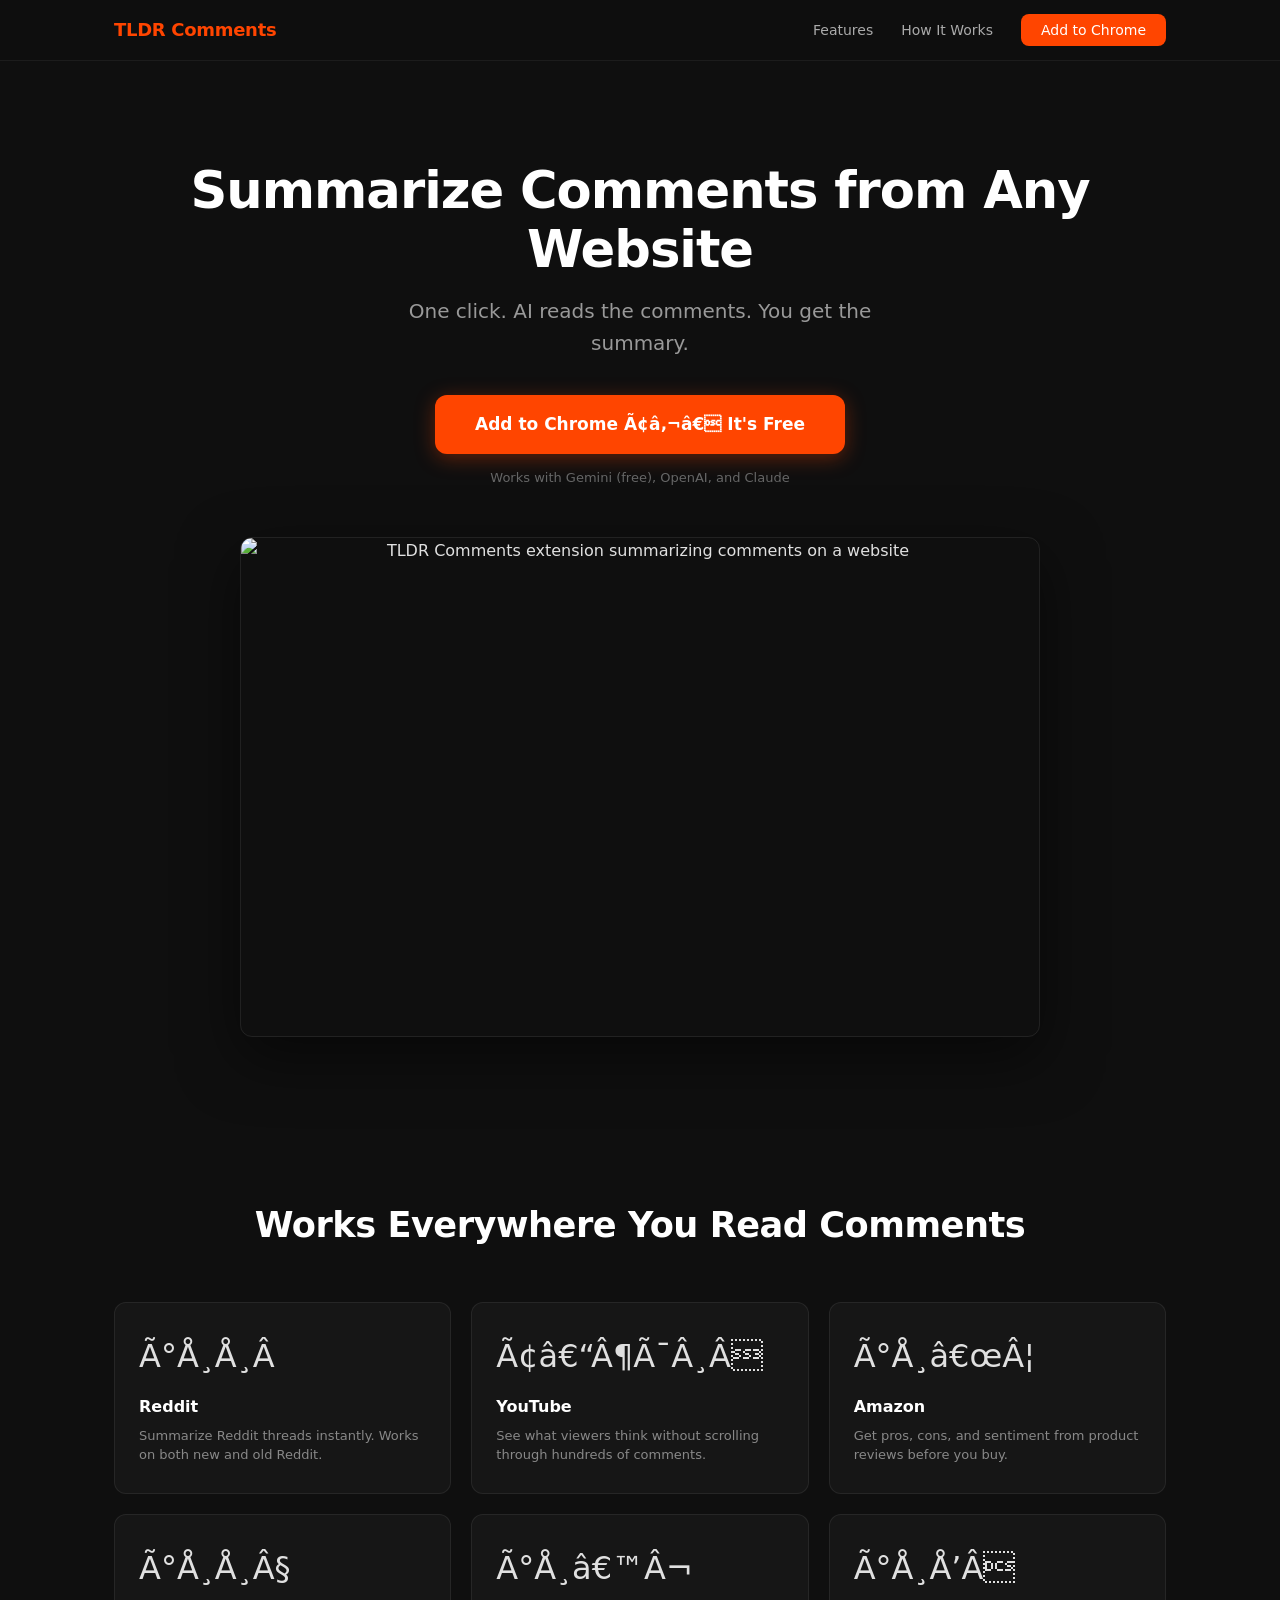
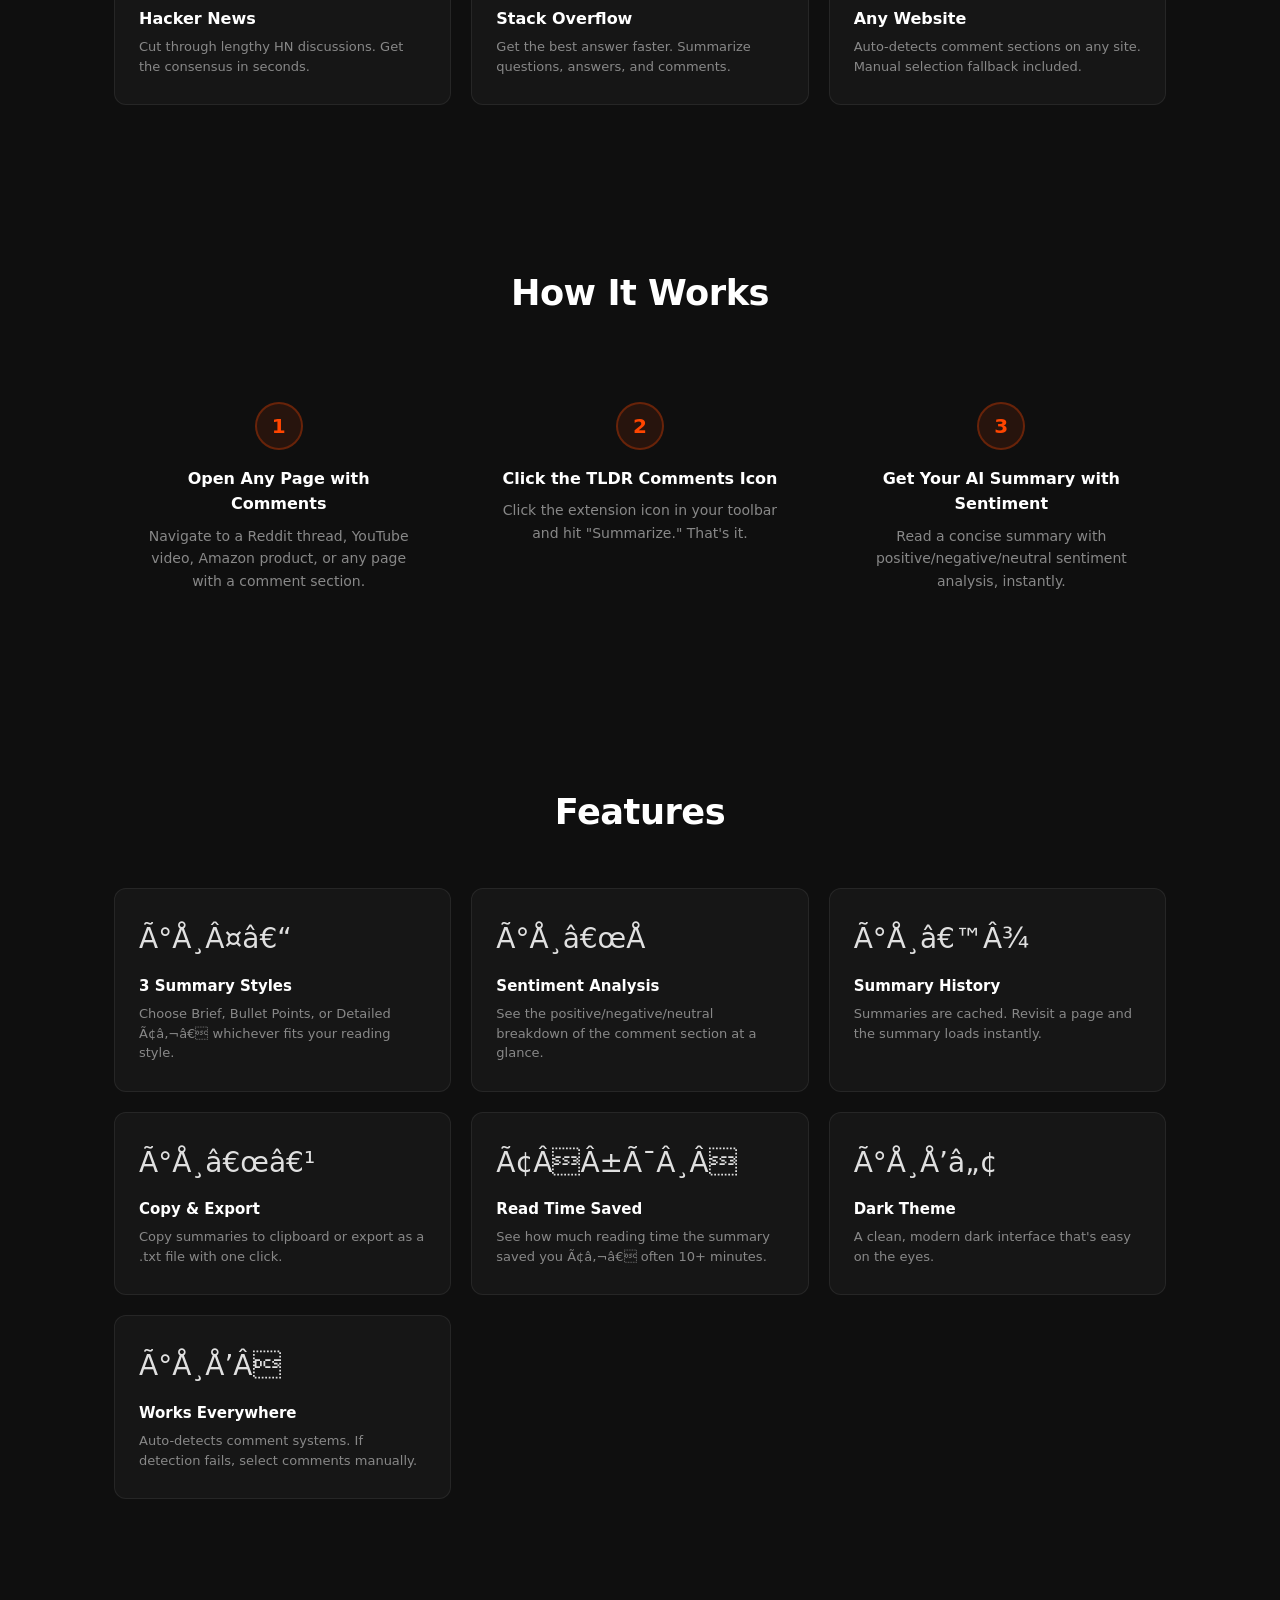
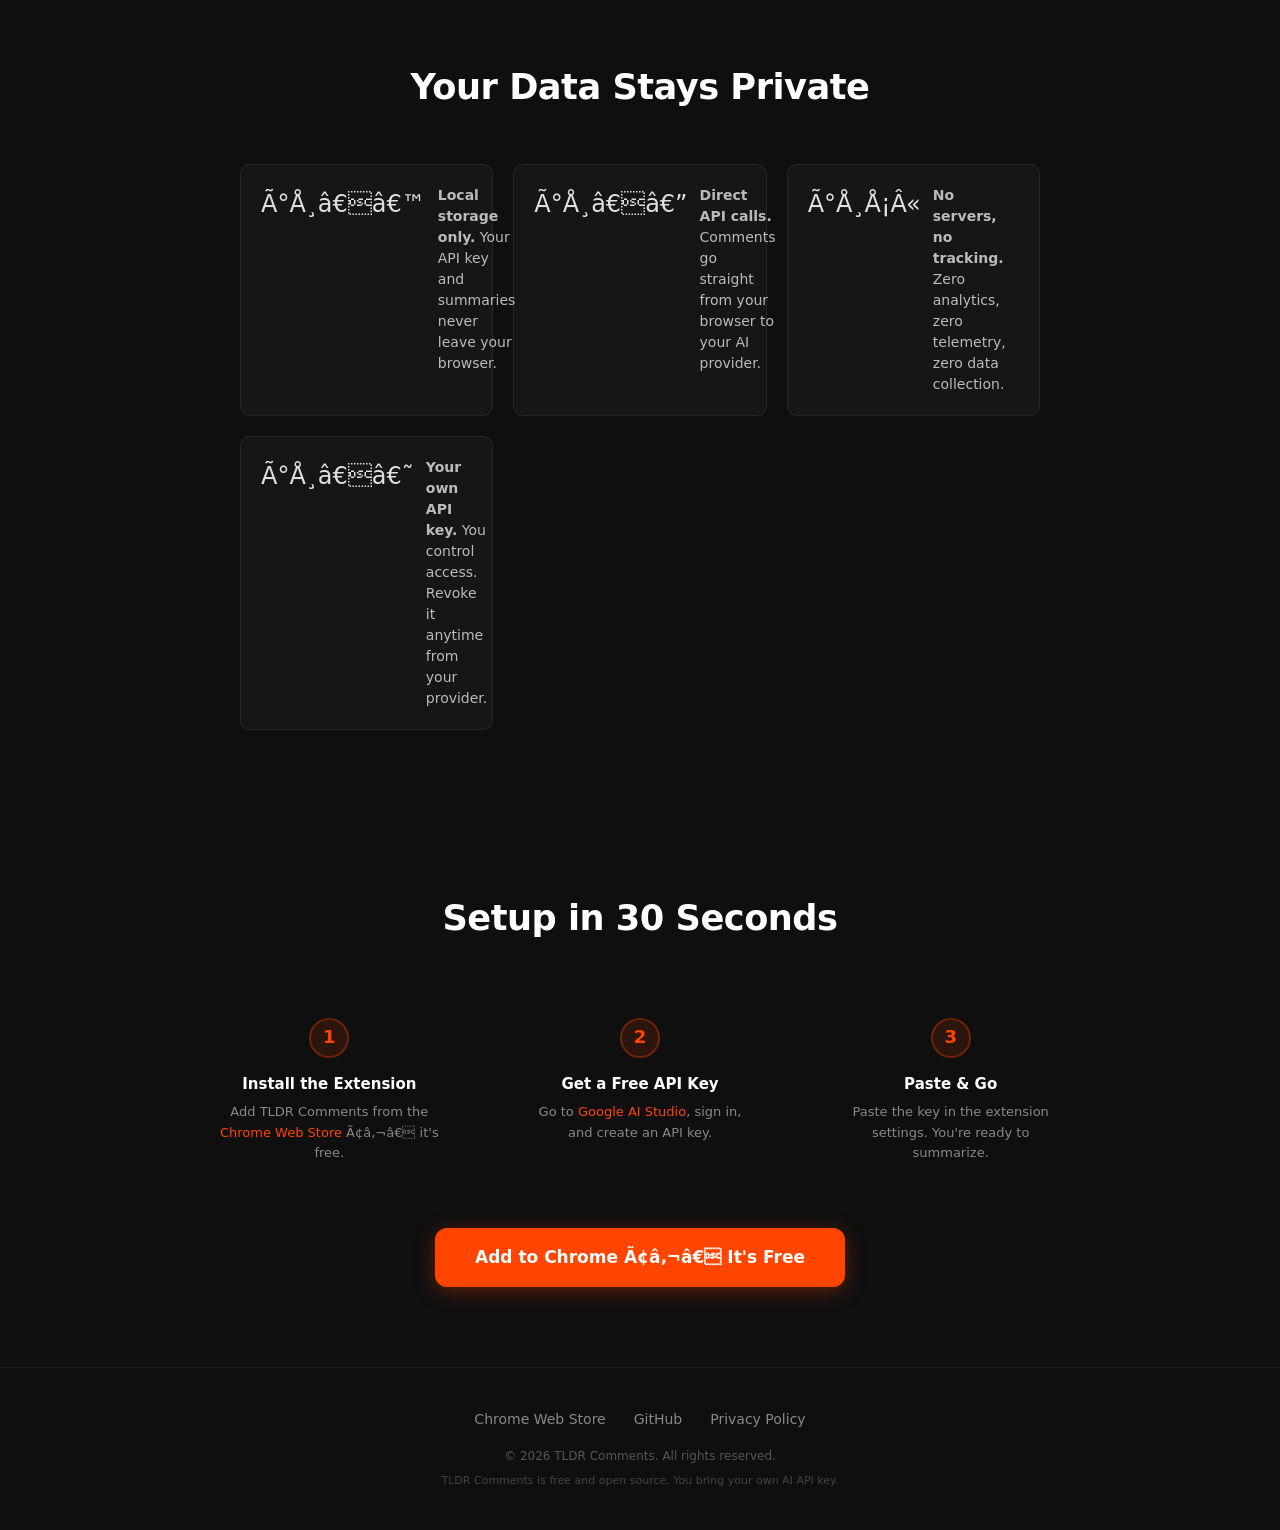
==== commit 31d13517: "Add Chrome Web Store link and extension ID" ====
--- a/index.html
+++ b/index.html
@@ -3,13 +3,13 @@
 <head>
   <meta charset="UTF-8">
   <meta name="viewport" content="width=device-width, initial-scale=1.0">
-  <title>TLDR Comments â€” Summarize Comments from Any Website | Free Chrome Extension</title>
+  <title>TLDR Comments Ã¢â‚¬â€ Summarize Comments from Any Website | Free Chrome Extension</title>
   <meta name="description" content="Summarize comments on Reddit, YouTube, Amazon, Hacker News & more with one click. Free AI-powered Chrome extension with sentiment analysis.">
   <meta name="keywords" content="summarize comments, comment summarizer, summarize reddit comments, summarize youtube comments, summarize amazon reviews, AI comment summary, chrome extension, TLDR comments">
   <link rel="canonical" href="https://shivangchauhan7.github.io/tldr-comments-site/">
 
   <!-- Open Graph -->
-  <meta property="og:title" content="TLDR Comments â€” Summarize Comments from Any Website">
+  <meta property="og:title" content="TLDR Comments Ã¢â‚¬â€ Summarize Comments from Any Website">
   <meta property="og:description" content="One click. AI reads the comments. You get the summary. Free Chrome extension.">
   <meta property="og:type" content="website">
   <meta property="og:url" content="https://shivangchauhan7.github.io/tldr-comments-site/">
@@ -17,7 +17,7 @@
 
   <!-- Twitter -->
   <meta name="twitter:card" content="summary_large_image">
-  <meta name="twitter:title" content="TLDR Comments â€” Summarize Comments from Any Website">
+  <meta name="twitter:title" content="TLDR Comments Ã¢â‚¬â€ Summarize Comments from Any Website">
   <meta name="twitter:description" content="One click. AI reads the comments. You get the summary. Free Chrome extension.">
   <meta name="twitter:image" content="https://shivangchauhan7.github.io/tldr-comments-site/images/og-preview.png">
 
@@ -35,9 +35,9 @@
       "price": "0",
       "priceCurrency": "USD"
     },
-    "description": "Summarize comments from any website â€” Reddit, YouTube, Amazon, Hacker News & more. AI-powered comment & review summaries in one click.",
+    "description": "Summarize comments from any website Ã¢â‚¬â€ Reddit, YouTube, Amazon, Hacker News & more. AI-powered comment & review summaries in one click.",
     "url": "https://shivangchauhan7.github.io/tldr-comments-site/",
-    "downloadUrl": "YOUR_CHROME_WEB_STORE_LINK",
+    "downloadUrl": "https://chromewebstore.google.com/detail/ikfcoefdjljflpjddcknmijljhjjolee",
     "screenshot": "https://shivangchauhan7.github.io/tldr-comments-site/images/screenshot-hero.png",
     "featureList": "AI comment summaries, Sentiment analysis, Reddit comments, YouTube comments, Amazon reviews, Hacker News, Stack Overflow, Summary history, Dark theme",
     "softwareVersion": "2.0.0"
@@ -55,7 +55,7 @@
       <ul class="nav-links">
         <li><a href="#features">Features</a></li>
         <li><a href="#how-it-works">How It Works</a></li>
-        <li><a href="YOUR_CHROME_WEB_STORE_LINK" target="_blank" rel="noopener" class="nav-cta">Add to Chrome</a></li>
+        <li><a href="https://chromewebstore.google.com/detail/ikfcoefdjljflpjddcknmijljhjjolee" target="_blank" rel="noopener" class="nav-cta">Add to Chrome</a></li>
       </ul>
     </div>
   </nav>
@@ -65,7 +65,7 @@
     <div class="container">
       <h1>Summarize Comments from Any Website</h1>
       <p class="subtitle">One click. AI reads the comments. You get the summary.</p>
-      <a href="YOUR_CHROME_WEB_STORE_LINK" target="_blank" rel="noopener" class="btn-cta">Add to Chrome â€” It's Free</a>
+      <a href="https://chromewebstore.google.com/detail/ikfcoefdjljflpjddcknmijljhjjolee" target="_blank" rel="noopener" class="btn-cta">Add to Chrome Ã¢â‚¬â€ It's Free</a>
       <p class="cta-note">Works with Gemini (free), OpenAI, and Claude</p>
       <img src="images/screenshot-hero.png" alt="TLDR Comments extension summarizing comments on a website" class="hero-image" width="800" height="500" loading="lazy">
     </div>
@@ -77,32 +77,32 @@
       <h2 class="section-title">Works Everywhere You Read Comments</h2>
       <div class="sites-grid">
         <div class="site-card">
-          <div class="icon">ðŸŸ </div>
+          <div class="icon">Ã°Å¸Å¸Â </div>
           <h3>Reddit</h3>
           <p>Summarize Reddit threads instantly. Works on both new and old Reddit.</p>
         </div>
         <div class="site-card">
-          <div class="icon">â–¶ï¸</div>
+          <div class="icon">Ã¢â€“Â¶Ã¯Â¸Â</div>
           <h3>YouTube</h3>
           <p>See what viewers think without scrolling through hundreds of comments.</p>
         </div>
         <div class="site-card">
-          <div class="icon">ðŸ“¦</div>
+          <div class="icon">Ã°Å¸â€œÂ¦</div>
           <h3>Amazon</h3>
           <p>Get pros, cons, and sentiment from product reviews before you buy.</p>
         </div>
         <div class="site-card">
-          <div class="icon">ðŸŸ§</div>
+          <div class="icon">Ã°Å¸Å¸Â§</div>
           <h3>Hacker News</h3>
           <p>Cut through lengthy HN discussions. Get the consensus in seconds.</p>
         </div>
         <div class="site-card">
-          <div class="icon">ðŸ’¬</div>
+          <div class="icon">Ã°Å¸â€™Â¬</div>
           <h3>Stack Overflow</h3>
           <p>Get the best answer faster. Summarize questions, answers, and comments.</p>
         </div>
         <div class="site-card">
-          <div class="icon">ðŸŒ</div>
+          <div class="icon">Ã°Å¸Å’Â</div>
           <h3>Any Website</h3>
           <p>Auto-detects comment sections on any site. Manual selection fallback included.</p>
         </div>
@@ -140,37 +140,37 @@
       <h2 class="section-title">Features</h2>
       <div class="features-grid">
         <div class="feature-card">
-          <div class="icon">ðŸ¤–</div>
+          <div class="icon">Ã°Å¸Â¤â€“</div>
           <h3>3 Summary Styles</h3>
-          <p>Choose Brief, Bullet Points, or Detailed â€” whichever fits your reading style.</p>
-        </div>
-        <div class="feature-card">
-          <div class="icon">ðŸ“Š</div>
+          <p>Choose Brief, Bullet Points, or Detailed Ã¢â‚¬â€ whichever fits your reading style.</p>
+        </div>
+        <div class="feature-card">
+          <div class="icon">Ã°Å¸â€œÅ </div>
           <h3>Sentiment Analysis</h3>
           <p>See the positive/negative/neutral breakdown of the comment section at a glance.</p>
         </div>
         <div class="feature-card">
-          <div class="icon">ðŸ’¾</div>
+          <div class="icon">Ã°Å¸â€™Â¾</div>
           <h3>Summary History</h3>
           <p>Summaries are cached. Revisit a page and the summary loads instantly.</p>
         </div>
         <div class="feature-card">
-          <div class="icon">ðŸ“‹</div>
+          <div class="icon">Ã°Å¸â€œâ€¹</div>
           <h3>Copy &amp; Export</h3>
           <p>Copy summaries to clipboard or export as a .txt file with one click.</p>
         </div>
         <div class="feature-card">
-          <div class="icon">â±ï¸</div>
+          <div class="icon">Ã¢ÂÂ±Ã¯Â¸Â</div>
           <h3>Read Time Saved</h3>
-          <p>See how much reading time the summary saved you â€” often 10+ minutes.</p>
-        </div>
-        <div class="feature-card">
-          <div class="icon">ðŸŒ™</div>
+          <p>See how much reading time the summary saved you Ã¢â‚¬â€ often 10+ minutes.</p>
+        </div>
+        <div class="feature-card">
+          <div class="icon">Ã°Å¸Å’â„¢</div>
           <h3>Dark Theme</h3>
           <p>A clean, modern dark interface that's easy on the eyes.</p>
         </div>
         <div class="feature-card">
-          <div class="icon">ðŸŒ</div>
+          <div class="icon">Ã°Å¸Å’Â</div>
           <h3>Works Everywhere</h3>
           <p>Auto-detects comment systems. If detection fails, select comments manually.</p>
         </div>
@@ -184,19 +184,19 @@
       <h2 class="section-title">Your Data Stays Private</h2>
       <div class="privacy-points">
         <div class="privacy-point">
-          <div class="icon">ðŸ”’</div>
+          <div class="icon">Ã°Å¸â€â€™</div>
           <p><strong>Local storage only.</strong> Your API key and summaries never leave your browser.</p>
         </div>
         <div class="privacy-point">
-          <div class="icon">ðŸ”—</div>
+          <div class="icon">Ã°Å¸â€â€”</div>
           <p><strong>Direct API calls.</strong> Comments go straight from your browser to your AI provider.</p>
         </div>
         <div class="privacy-point">
-          <div class="icon">ðŸš«</div>
+          <div class="icon">Ã°Å¸Å¡Â«</div>
           <p><strong>No servers, no tracking.</strong> Zero analytics, zero telemetry, zero data collection.</p>
         </div>
         <div class="privacy-point">
-          <div class="icon">ðŸ”‘</div>
+          <div class="icon">Ã°Å¸â€â€˜</div>
           <p><strong>Your own API key.</strong> You control access. Revoke it anytime from your provider.</p>
         </div>
       </div>
@@ -211,7 +211,7 @@
         <div class="setup-step">
           <div class="step-num">1</div>
           <h3>Install the Extension</h3>
-          <p>Add TLDR Comments from the <a href="YOUR_CHROME_WEB_STORE_LINK" target="_blank" rel="noopener">Chrome Web Store</a> â€” it's free.</p>
+          <p>Add TLDR Comments from the <a href="https://chromewebstore.google.com/detail/ikfcoefdjljflpjddcknmijljhjjolee" target="_blank" rel="noopener">Chrome Web Store</a> Ã¢â‚¬â€ it's free.</p>
         </div>
         <div class="setup-step">
           <div class="step-num">2</div>
@@ -225,7 +225,7 @@
         </div>
       </div>
       <div style="text-align: center; margin-top: 40px;">
-        <a href="YOUR_CHROME_WEB_STORE_LINK" target="_blank" rel="noopener" class="btn-cta">Add to Chrome â€” It's Free</a>
+        <a href="https://chromewebstore.google.com/detail/ikfcoefdjljflpjddcknmijljhjjolee" target="_blank" rel="noopener" class="btn-cta">Add to Chrome Ã¢â‚¬â€ It's Free</a>
       </div>
     </div>
   </section>
@@ -234,7 +234,7 @@
   <footer class="footer">
     <div class="container">
       <div class="footer-links">
-        <a href="YOUR_CHROME_WEB_STORE_LINK" target="_blank" rel="noopener">Chrome Web Store</a>
+        <a href="https://chromewebstore.google.com/detail/ikfcoefdjljflpjddcknmijljhjjolee" target="_blank" rel="noopener">Chrome Web Store</a>
         <a href="https://github.com/shivangchauhan7/tldr-comments" target="_blank" rel="noopener">GitHub</a>
         <a href="#">Privacy Policy</a>
       </div>
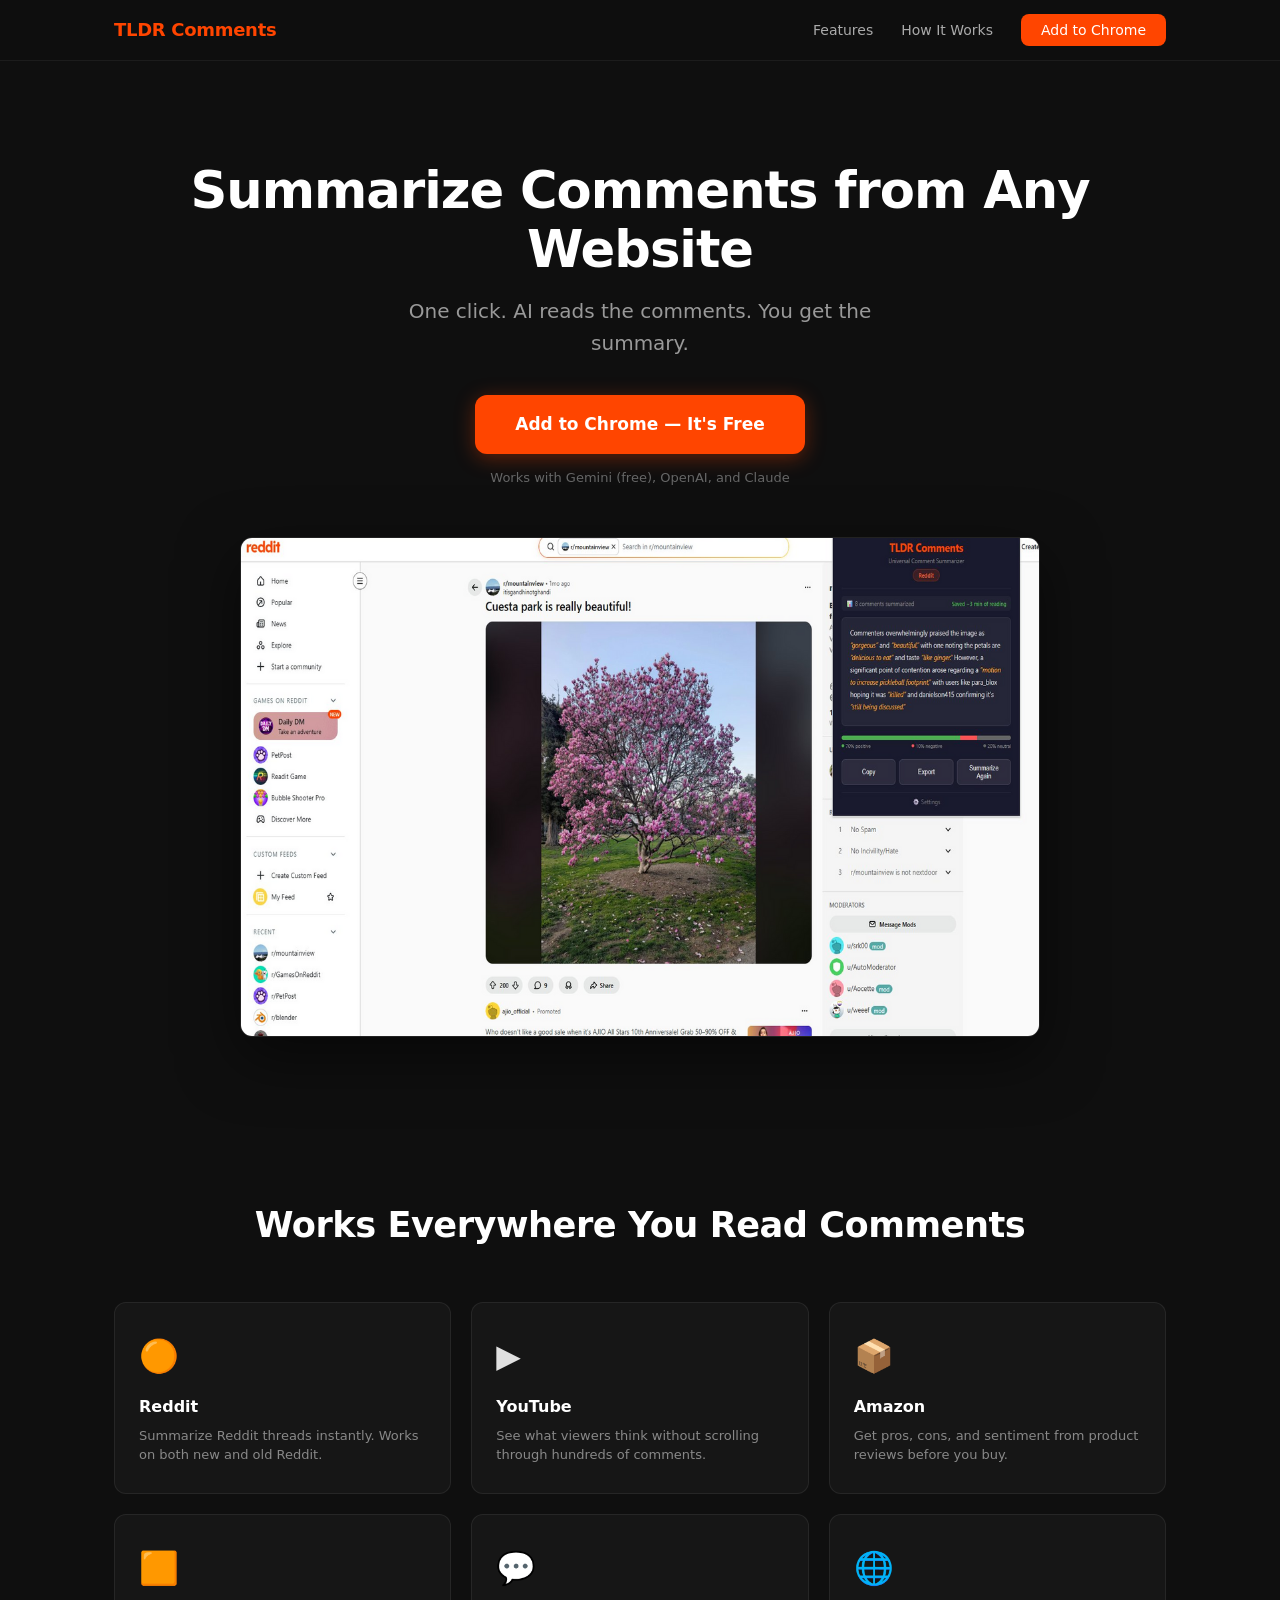
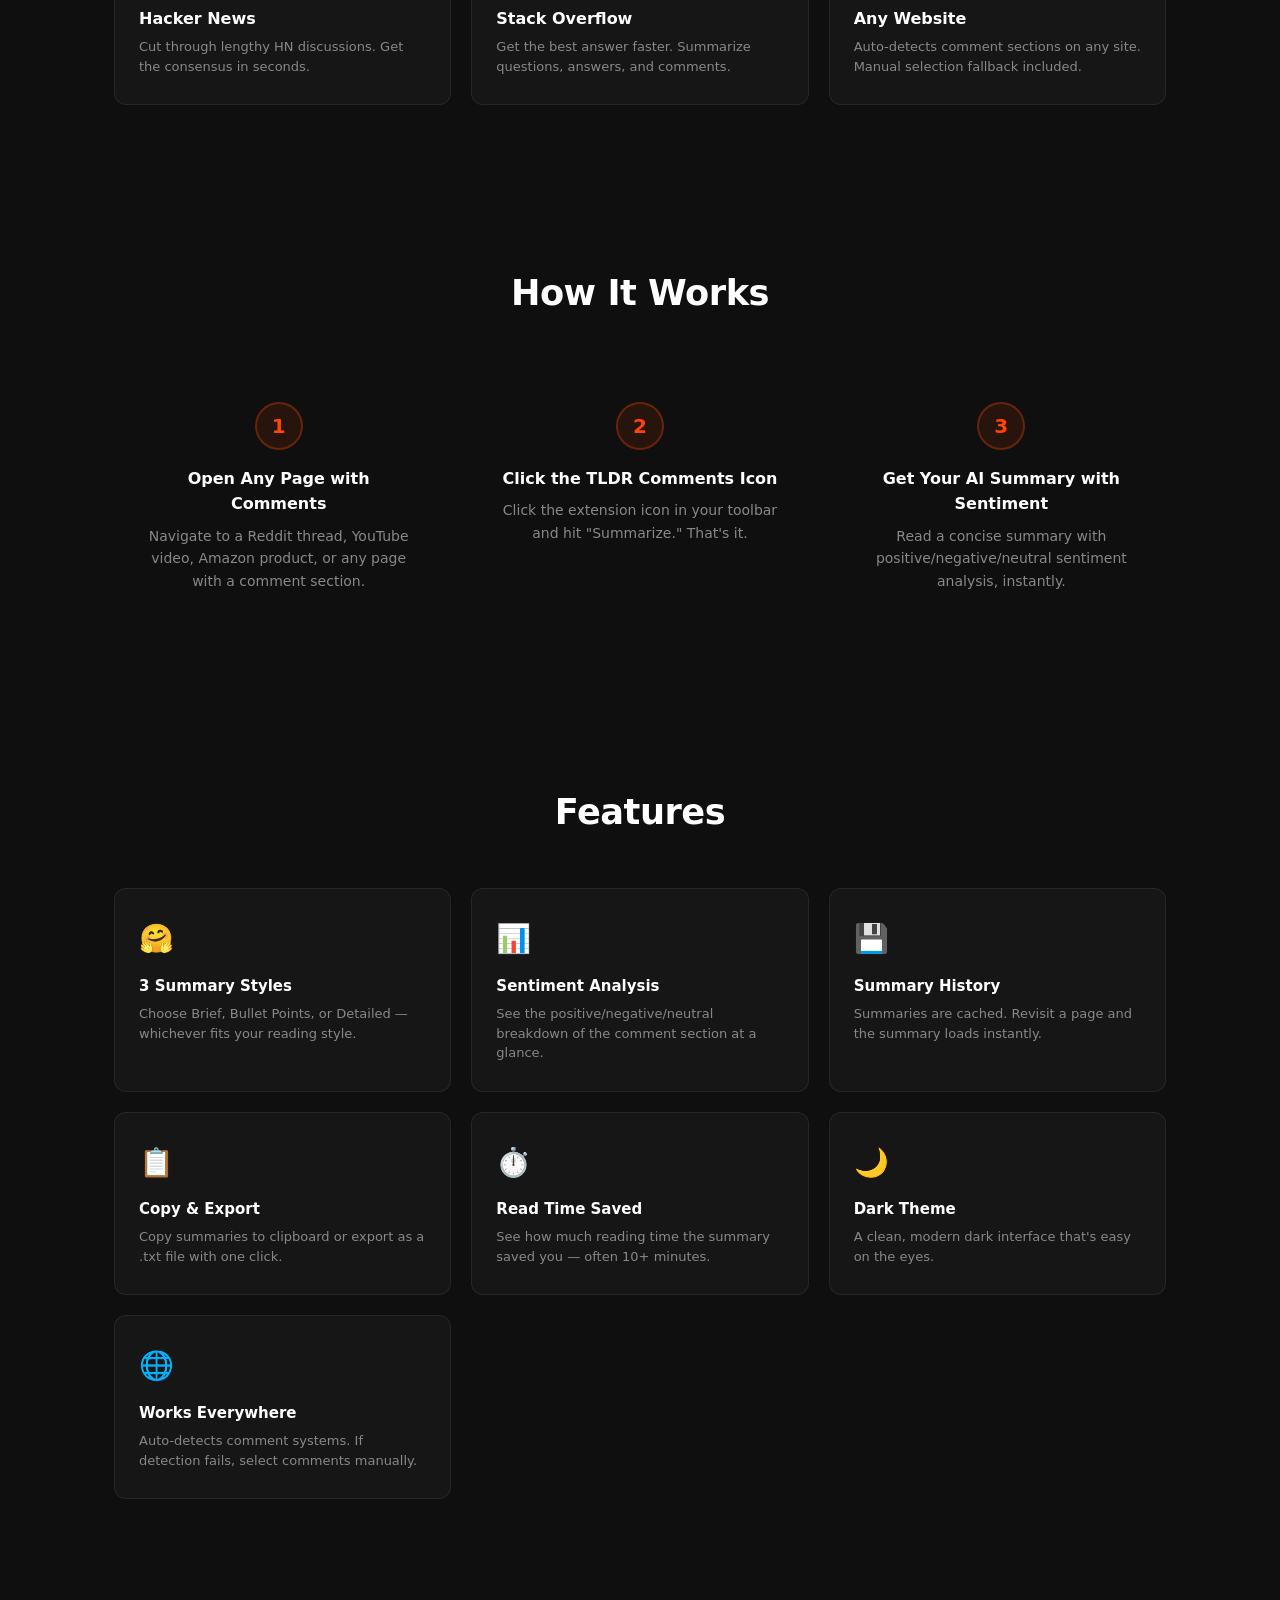
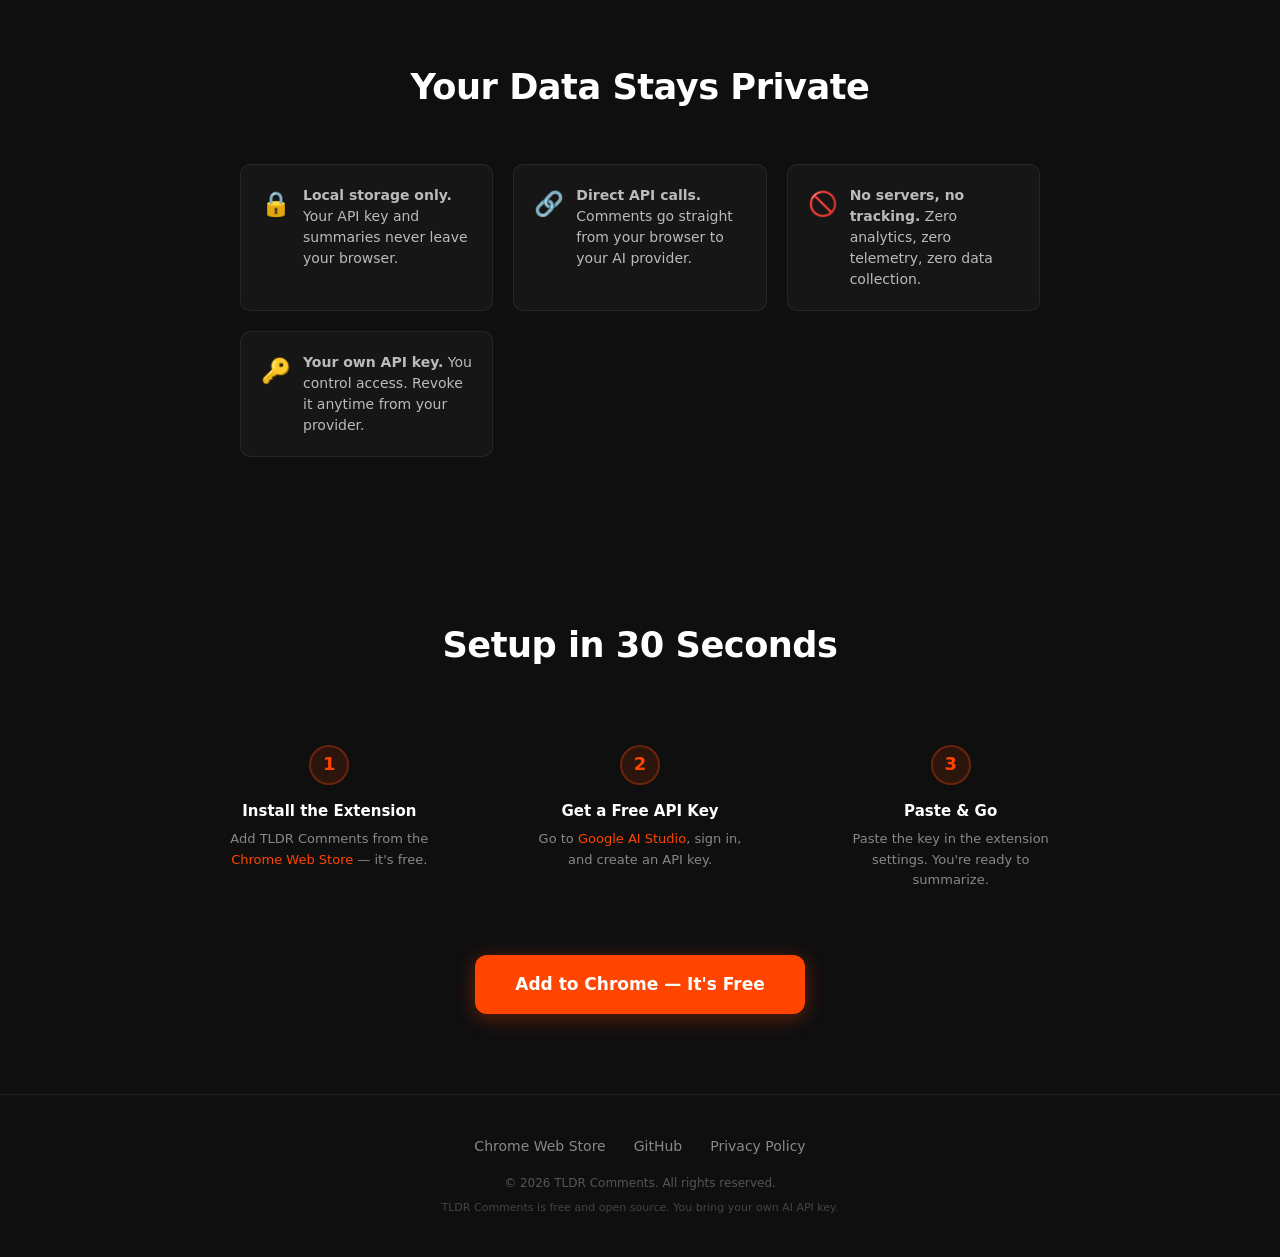
==== commit 75245ae5: "Fix encoding: replace mojibake with proper HTML entities for all emojis and special characters" ====
--- a/index.html
+++ b/index.html
@@ -3,13 +3,13 @@
 <head>
   <meta charset="UTF-8">
   <meta name="viewport" content="width=device-width, initial-scale=1.0">
-  <title>TLDR Comments Ã¢â‚¬â€ Summarize Comments from Any Website | Free Chrome Extension</title>
-  <meta name="description" content="Summarize comments on Reddit, YouTube, Amazon, Hacker News & more with one click. Free AI-powered Chrome extension with sentiment analysis.">
+  <title>TLDR Comments &mdash; Summarize Comments from Any Website | Free Chrome Extension</title>
+  <meta name="description" content="Summarize comments on Reddit, YouTube, Amazon, Hacker News &amp; more with one click. Free AI-powered Chrome extension with sentiment analysis.">
   <meta name="keywords" content="summarize comments, comment summarizer, summarize reddit comments, summarize youtube comments, summarize amazon reviews, AI comment summary, chrome extension, TLDR comments">
   <link rel="canonical" href="https://shivangchauhan7.github.io/tldr-comments-site/">
 
   <!-- Open Graph -->
-  <meta property="og:title" content="TLDR Comments Ã¢â‚¬â€ Summarize Comments from Any Website">
+  <meta property="og:title" content="TLDR Comments &mdash; Summarize Comments from Any Website">
   <meta property="og:description" content="One click. AI reads the comments. You get the summary. Free Chrome extension.">
   <meta property="og:type" content="website">
   <meta property="og:url" content="https://shivangchauhan7.github.io/tldr-comments-site/">
@@ -17,7 +17,7 @@
 
   <!-- Twitter -->
   <meta name="twitter:card" content="summary_large_image">
-  <meta name="twitter:title" content="TLDR Comments Ã¢â‚¬â€ Summarize Comments from Any Website">
+  <meta name="twitter:title" content="TLDR Comments &mdash; Summarize Comments from Any Website">
   <meta name="twitter:description" content="One click. AI reads the comments. You get the summary. Free Chrome extension.">
   <meta name="twitter:image" content="https://shivangchauhan7.github.io/tldr-comments-site/images/og-preview.png">
 
@@ -35,7 +35,7 @@
       "price": "0",
       "priceCurrency": "USD"
     },
-    "description": "Summarize comments from any website Ã¢â‚¬â€ Reddit, YouTube, Amazon, Hacker News & more. AI-powered comment & review summaries in one click.",
+    "description": "Summarize comments from any website &mdash; Reddit, YouTube, Amazon, Hacker News &amp; more. AI-powered comment &amp; review summaries in one click.",
     "url": "https://shivangchauhan7.github.io/tldr-comments-site/",
     "downloadUrl": "https://chromewebstore.google.com/detail/ikfcoefdjljflpjddcknmijljhjjolee",
     "screenshot": "https://shivangchauhan7.github.io/tldr-comments-site/images/screenshot-hero.png",
@@ -65,7 +65,7 @@
     <div class="container">
       <h1>Summarize Comments from Any Website</h1>
       <p class="subtitle">One click. AI reads the comments. You get the summary.</p>
-      <a href="https://chromewebstore.google.com/detail/ikfcoefdjljflpjddcknmijljhjjolee" target="_blank" rel="noopener" class="btn-cta">Add to Chrome Ã¢â‚¬â€ It's Free</a>
+      <a href="https://chromewebstore.google.com/detail/ikfcoefdjljflpjddcknmijljhjjolee" target="_blank" rel="noopener" class="btn-cta">Add to Chrome &mdash; It's Free</a>
       <p class="cta-note">Works with Gemini (free), OpenAI, and Claude</p>
       <img src="images/screenshot-hero.png" alt="TLDR Comments extension summarizing comments on a website" class="hero-image" width="800" height="500" loading="lazy">
     </div>
@@ -77,32 +77,32 @@
       <h2 class="section-title">Works Everywhere You Read Comments</h2>
       <div class="sites-grid">
         <div class="site-card">
-          <div class="icon">Ã°Å¸Å¸Â </div>
+          <div class="icon">&#x1F7E0;</div>
           <h3>Reddit</h3>
           <p>Summarize Reddit threads instantly. Works on both new and old Reddit.</p>
         </div>
         <div class="site-card">
-          <div class="icon">Ã¢â€“Â¶Ã¯Â¸Â</div>
+          <div class="icon">&#x25B6;&#xFE0F;</div>
           <h3>YouTube</h3>
           <p>See what viewers think without scrolling through hundreds of comments.</p>
         </div>
         <div class="site-card">
-          <div class="icon">Ã°Å¸â€œÂ¦</div>
+          <div class="icon">&#x1F4E6;</div>
           <h3>Amazon</h3>
           <p>Get pros, cons, and sentiment from product reviews before you buy.</p>
         </div>
         <div class="site-card">
-          <div class="icon">Ã°Å¸Å¸Â§</div>
+          <div class="icon">&#x1F7E7;</div>
           <h3>Hacker News</h3>
           <p>Cut through lengthy HN discussions. Get the consensus in seconds.</p>
         </div>
         <div class="site-card">
-          <div class="icon">Ã°Å¸â€™Â¬</div>
+          <div class="icon">&#x1F4AC;</div>
           <h3>Stack Overflow</h3>
           <p>Get the best answer faster. Summarize questions, answers, and comments.</p>
         </div>
         <div class="site-card">
-          <div class="icon">Ã°Å¸Å’Â</div>
+          <div class="icon">&#x1F310;</div>
           <h3>Any Website</h3>
           <p>Auto-detects comment sections on any site. Manual selection fallback included.</p>
         </div>
@@ -123,7 +123,7 @@
         <div class="step">
           <div class="step-number">2</div>
           <h3>Click the TLDR Comments Icon</h3>
-          <p>Click the extension icon in your toolbar and hit "Summarize." That's it.</p>
+          <p>Click the extension icon in your toolbar and hit &quot;Summarize.&quot; That's it.</p>
         </div>
         <div class="step">
           <div class="step-number">3</div>
@@ -140,37 +140,37 @@
       <h2 class="section-title">Features</h2>
       <div class="features-grid">
         <div class="feature-card">
-          <div class="icon">Ã°Å¸Â¤â€“</div>
+          <div class="icon">&#x1F917;</div>
           <h3>3 Summary Styles</h3>
-          <p>Choose Brief, Bullet Points, or Detailed Ã¢â‚¬â€ whichever fits your reading style.</p>
-        </div>
-        <div class="feature-card">
-          <div class="icon">Ã°Å¸â€œÅ </div>
+          <p>Choose Brief, Bullet Points, or Detailed &mdash; whichever fits your reading style.</p>
+        </div>
+        <div class="feature-card">
+          <div class="icon">&#x1F4CA;</div>
           <h3>Sentiment Analysis</h3>
           <p>See the positive/negative/neutral breakdown of the comment section at a glance.</p>
         </div>
         <div class="feature-card">
-          <div class="icon">Ã°Å¸â€™Â¾</div>
+          <div class="icon">&#x1F4BE;</div>
           <h3>Summary History</h3>
           <p>Summaries are cached. Revisit a page and the summary loads instantly.</p>
         </div>
         <div class="feature-card">
-          <div class="icon">Ã°Å¸â€œâ€¹</div>
+          <div class="icon">&#x1F4CB;</div>
           <h3>Copy &amp; Export</h3>
           <p>Copy summaries to clipboard or export as a .txt file with one click.</p>
         </div>
         <div class="feature-card">
-          <div class="icon">Ã¢ÂÂ±Ã¯Â¸Â</div>
+          <div class="icon">&#x23F1;&#xFE0F;</div>
           <h3>Read Time Saved</h3>
-          <p>See how much reading time the summary saved you Ã¢â‚¬â€ often 10+ minutes.</p>
-        </div>
-        <div class="feature-card">
-          <div class="icon">Ã°Å¸Å’â„¢</div>
+          <p>See how much reading time the summary saved you &mdash; often 10+ minutes.</p>
+        </div>
+        <div class="feature-card">
+          <div class="icon">&#x1F319;</div>
           <h3>Dark Theme</h3>
           <p>A clean, modern dark interface that's easy on the eyes.</p>
         </div>
         <div class="feature-card">
-          <div class="icon">Ã°Å¸Å’Â</div>
+          <div class="icon">&#x1F310;</div>
           <h3>Works Everywhere</h3>
           <p>Auto-detects comment systems. If detection fails, select comments manually.</p>
         </div>
@@ -184,19 +184,19 @@
       <h2 class="section-title">Your Data Stays Private</h2>
       <div class="privacy-points">
         <div class="privacy-point">
-          <div class="icon">Ã°Å¸â€â€™</div>
+          <div class="icon">&#x1F512;</div>
           <p><strong>Local storage only.</strong> Your API key and summaries never leave your browser.</p>
         </div>
         <div class="privacy-point">
-          <div class="icon">Ã°Å¸â€â€”</div>
+          <div class="icon">&#x1F517;</div>
           <p><strong>Direct API calls.</strong> Comments go straight from your browser to your AI provider.</p>
         </div>
         <div class="privacy-point">
-          <div class="icon">Ã°Å¸Å¡Â«</div>
+          <div class="icon">&#x1F6AB;</div>
           <p><strong>No servers, no tracking.</strong> Zero analytics, zero telemetry, zero data collection.</p>
         </div>
         <div class="privacy-point">
-          <div class="icon">Ã°Å¸â€â€˜</div>
+          <div class="icon">&#x1F511;</div>
           <p><strong>Your own API key.</strong> You control access. Revoke it anytime from your provider.</p>
         </div>
       </div>
@@ -211,7 +211,7 @@
         <div class="setup-step">
           <div class="step-num">1</div>
           <h3>Install the Extension</h3>
-          <p>Add TLDR Comments from the <a href="https://chromewebstore.google.com/detail/ikfcoefdjljflpjddcknmijljhjjolee" target="_blank" rel="noopener">Chrome Web Store</a> Ã¢â‚¬â€ it's free.</p>
+          <p>Add TLDR Comments from the <a href="https://chromewebstore.google.com/detail/ikfcoefdjljflpjddcknmijljhjjolee" target="_blank" rel="noopener">Chrome Web Store</a> &mdash; it's free.</p>
         </div>
         <div class="setup-step">
           <div class="step-num">2</div>
@@ -225,7 +225,7 @@
         </div>
       </div>
       <div style="text-align: center; margin-top: 40px;">
-        <a href="https://chromewebstore.google.com/detail/ikfcoefdjljflpjddcknmijljhjjolee" target="_blank" rel="noopener" class="btn-cta">Add to Chrome Ã¢â‚¬â€ It's Free</a>
+        <a href="https://chromewebstore.google.com/detail/ikfcoefdjljflpjddcknmijljhjjolee" target="_blank" rel="noopener" class="btn-cta">Add to Chrome &mdash; It's Free</a>
       </div>
     </div>
   </section>
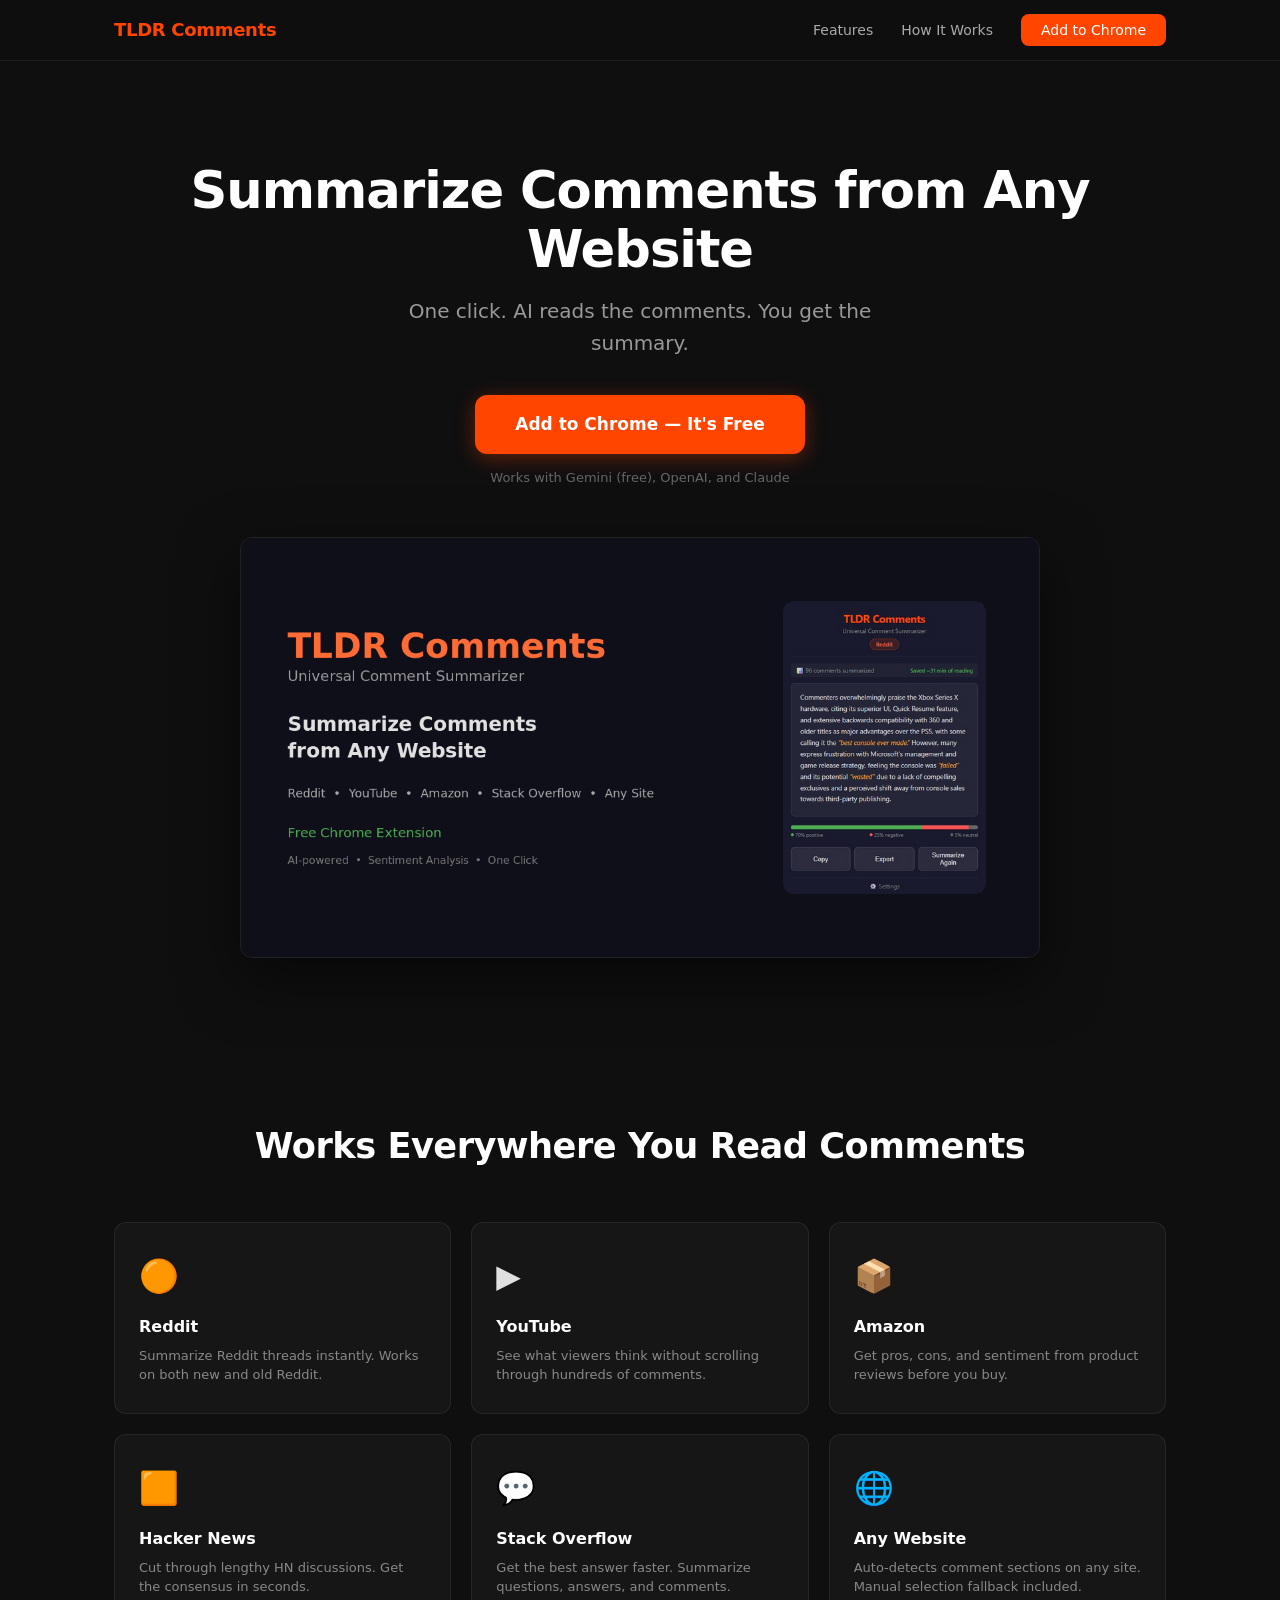
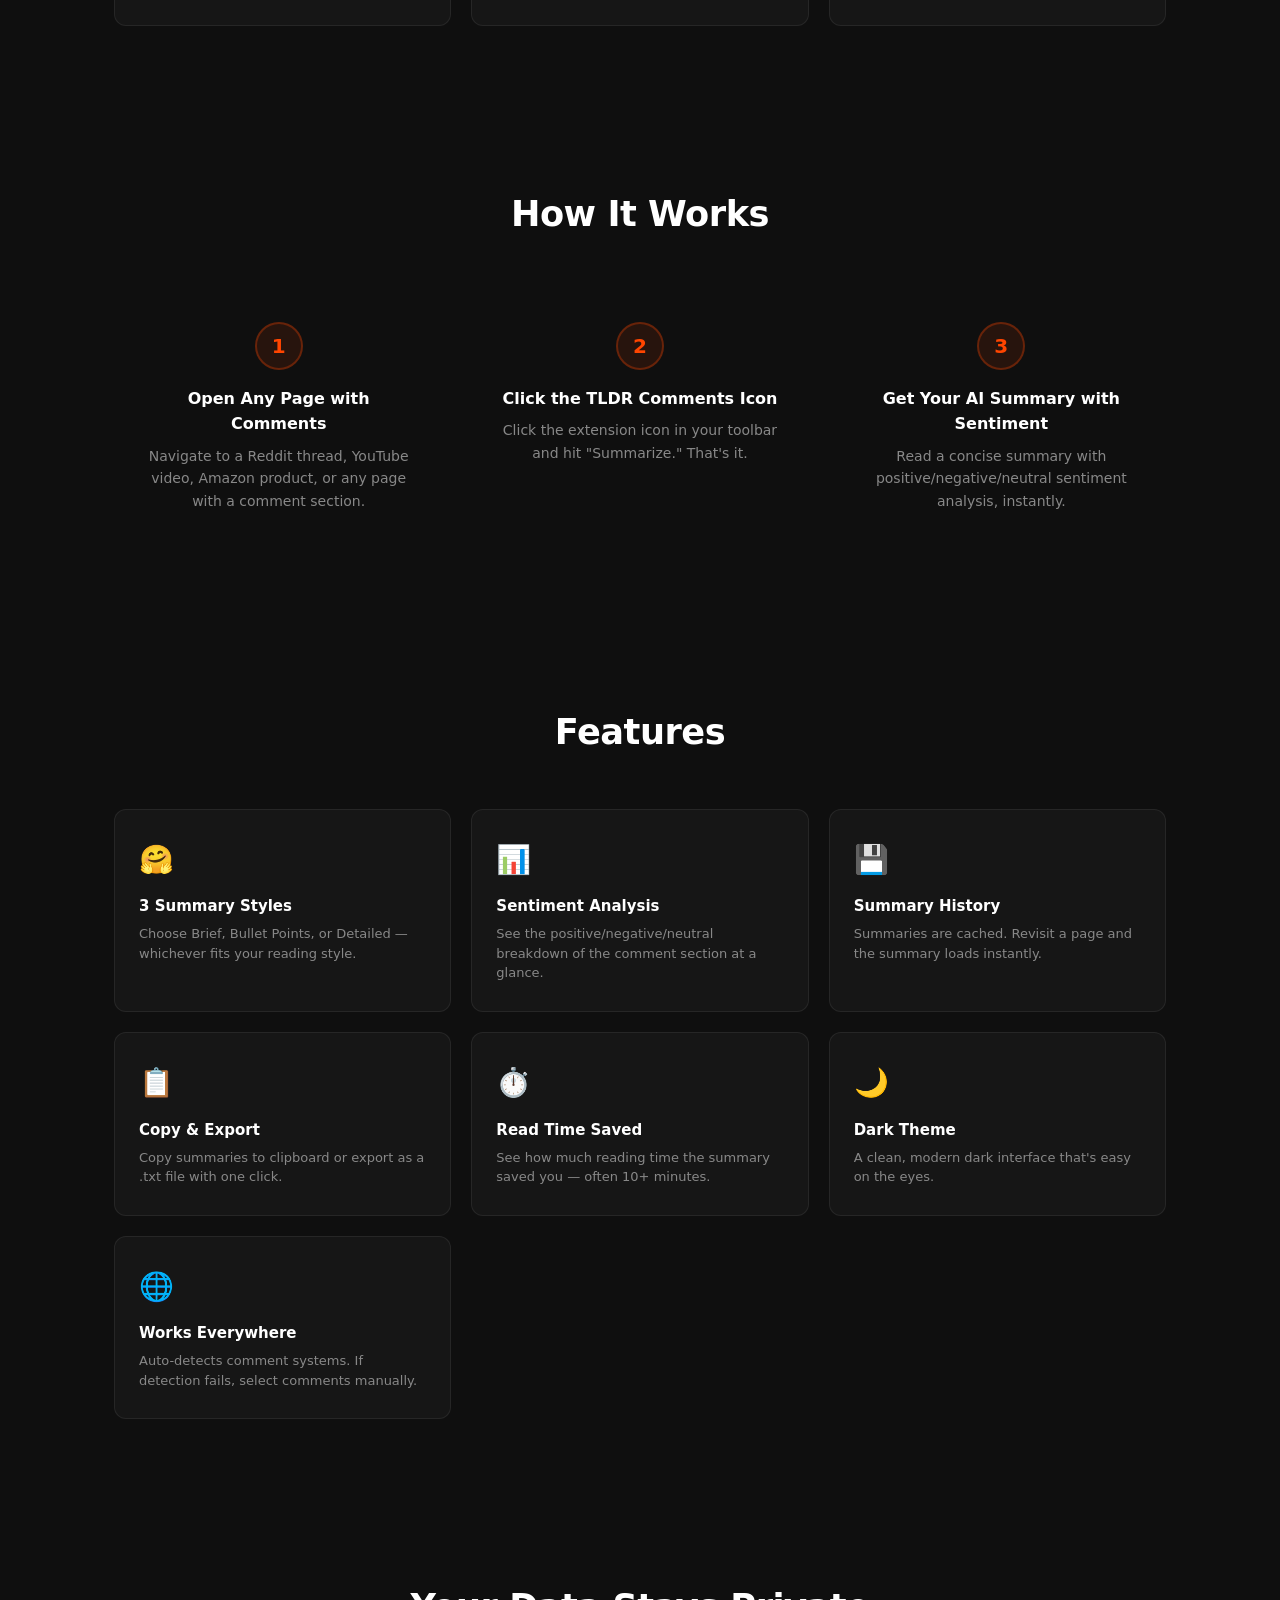
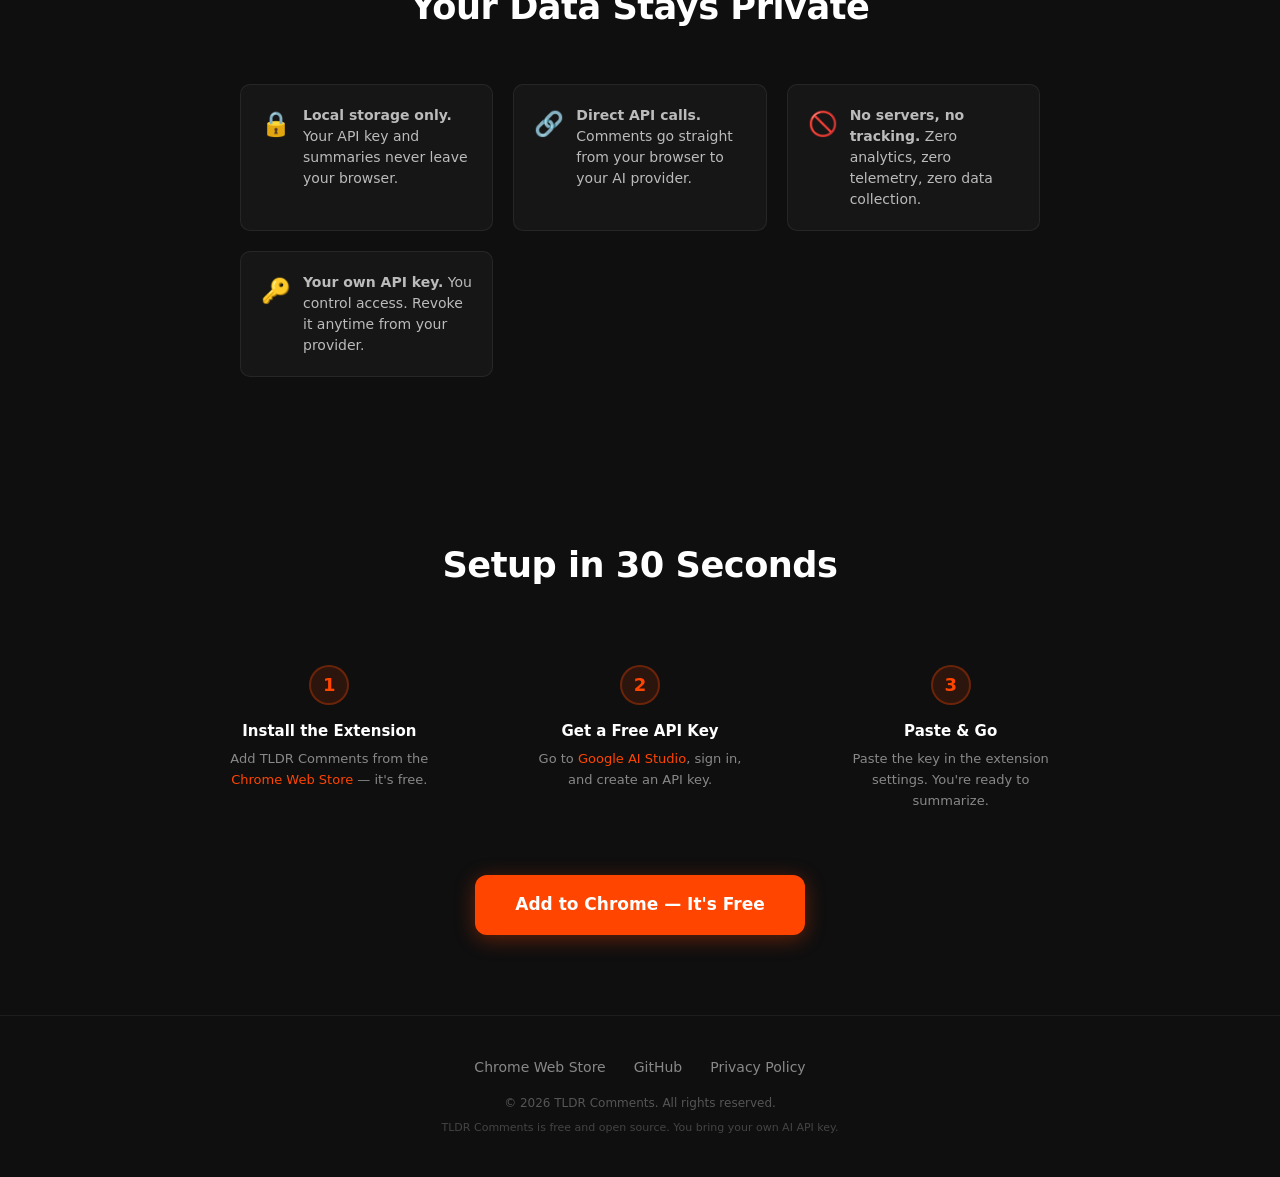
==== commit 1c040549: "Use og-preview image as hero image" ====
--- a/index.html
+++ b/index.html
@@ -67,7 +67,7 @@
       <p class="subtitle">One click. AI reads the comments. You get the summary.</p>
       <a href="https://chromewebstore.google.com/detail/ikfcoefdjljflpjddcknmijljhjjolee" target="_blank" rel="noopener" class="btn-cta">Add to Chrome &mdash; It's Free</a>
       <p class="cta-note">Works with Gemini (free), OpenAI, and Claude</p>
-      <img src="images/screenshot-hero.png" alt="TLDR Comments extension summarizing comments on a website" class="hero-image" width="800" height="500" loading="lazy">
+      <img src="images/og-preview.png" alt="TLDR Comments extension summarizing comments on a website" class="hero-image" width="800" height="500" loading="lazy">
     </div>
   </section>
 
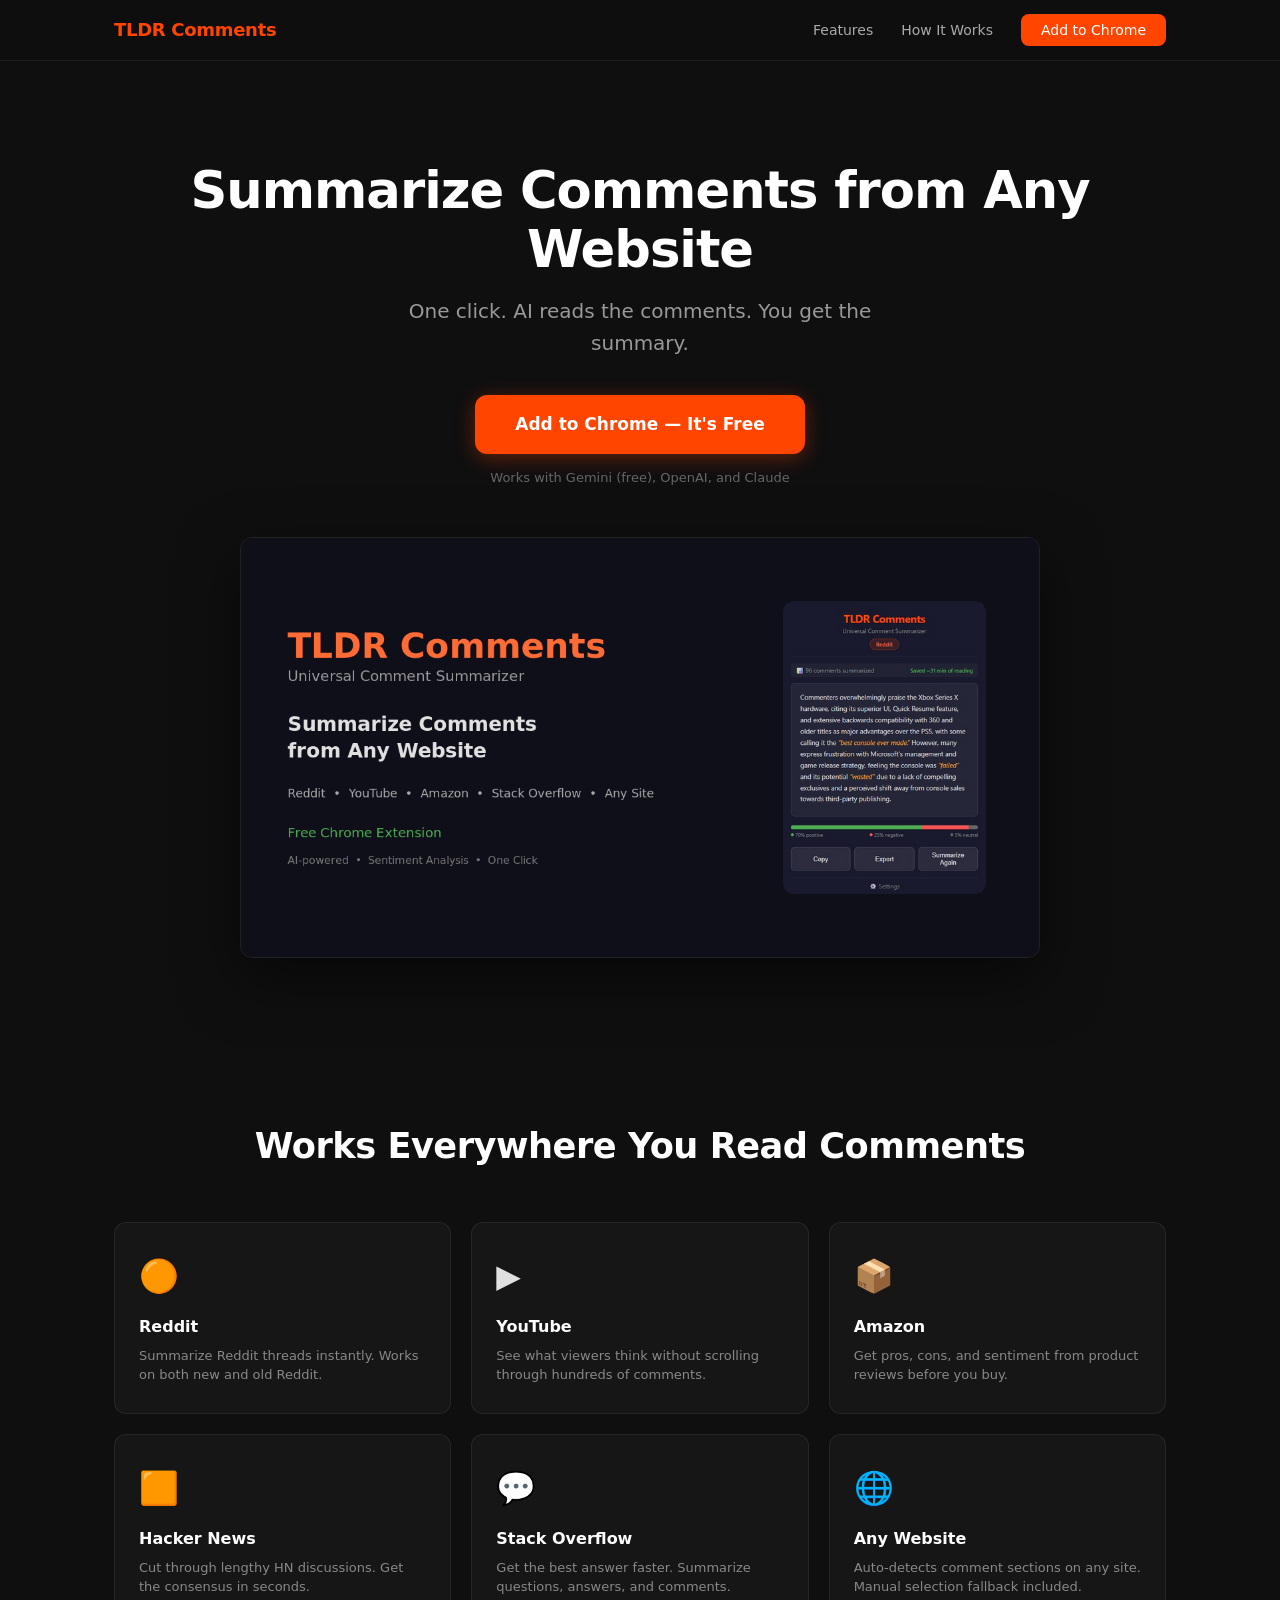
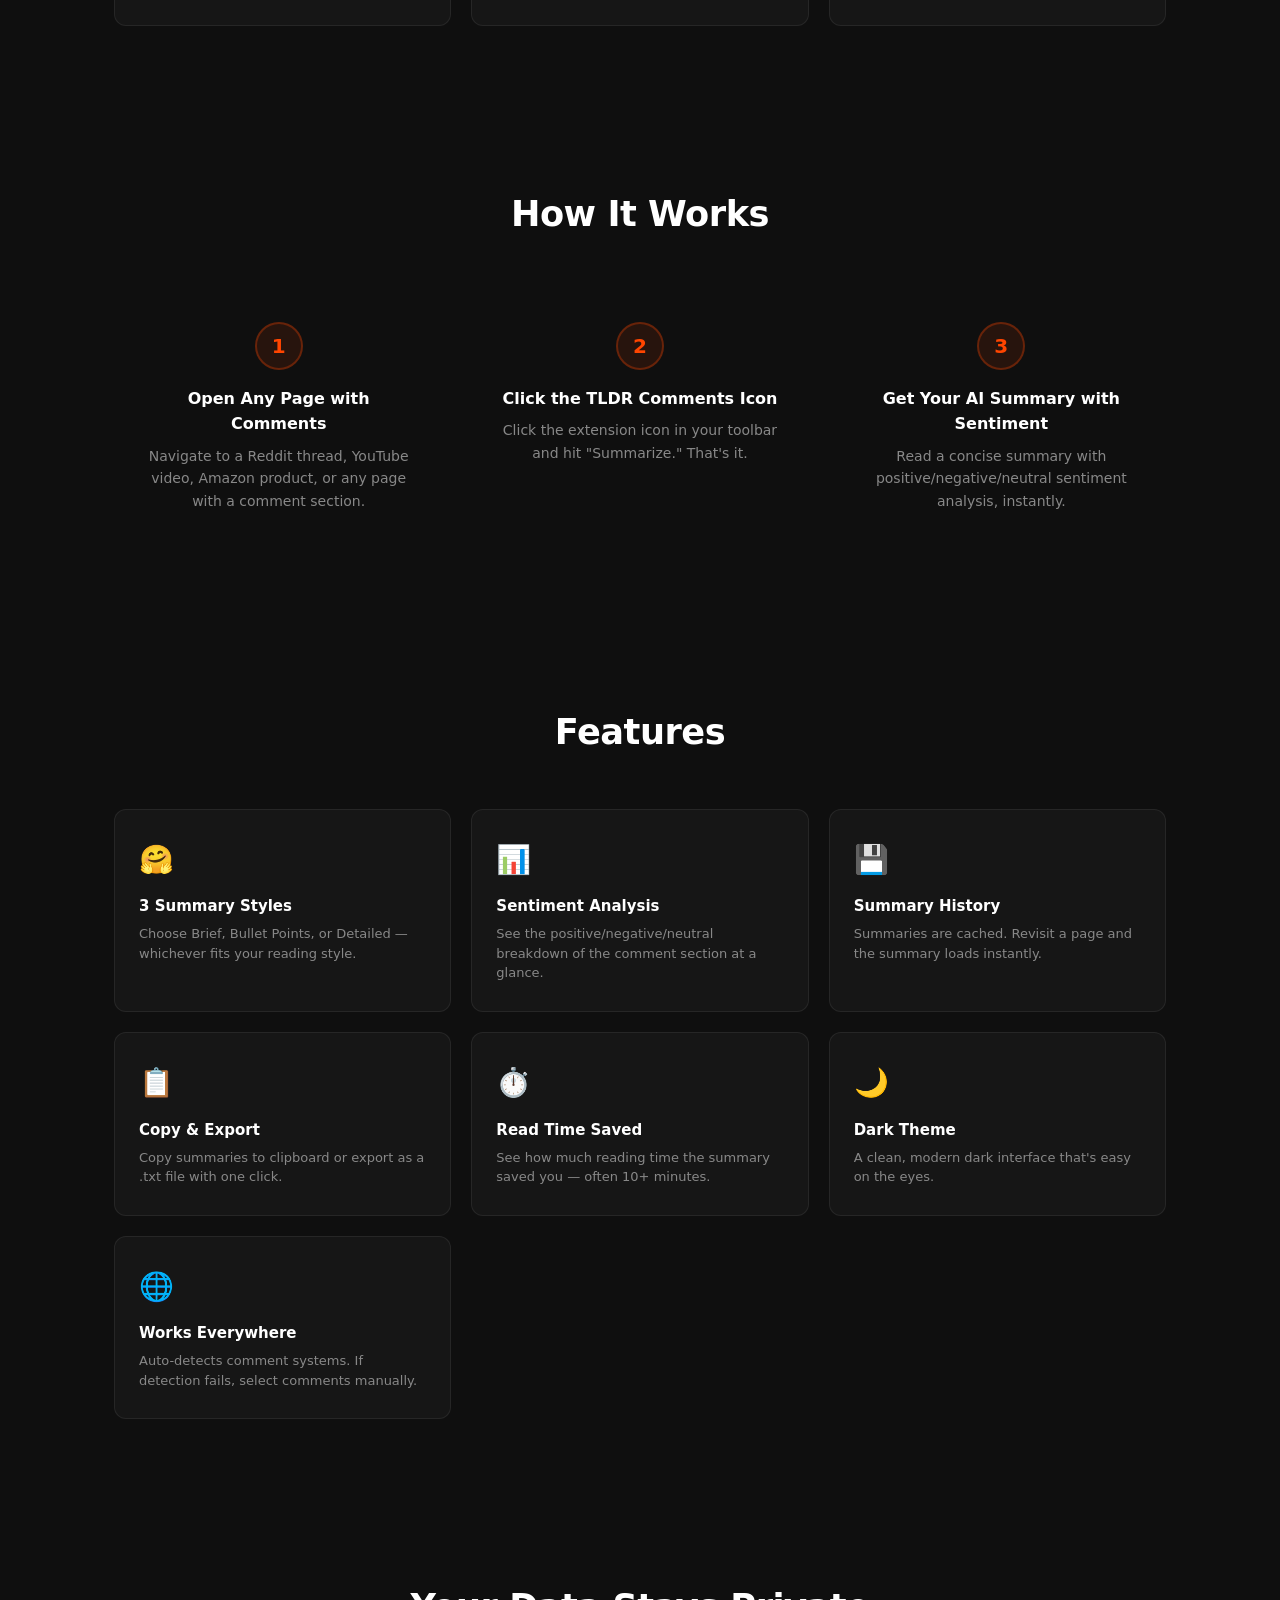
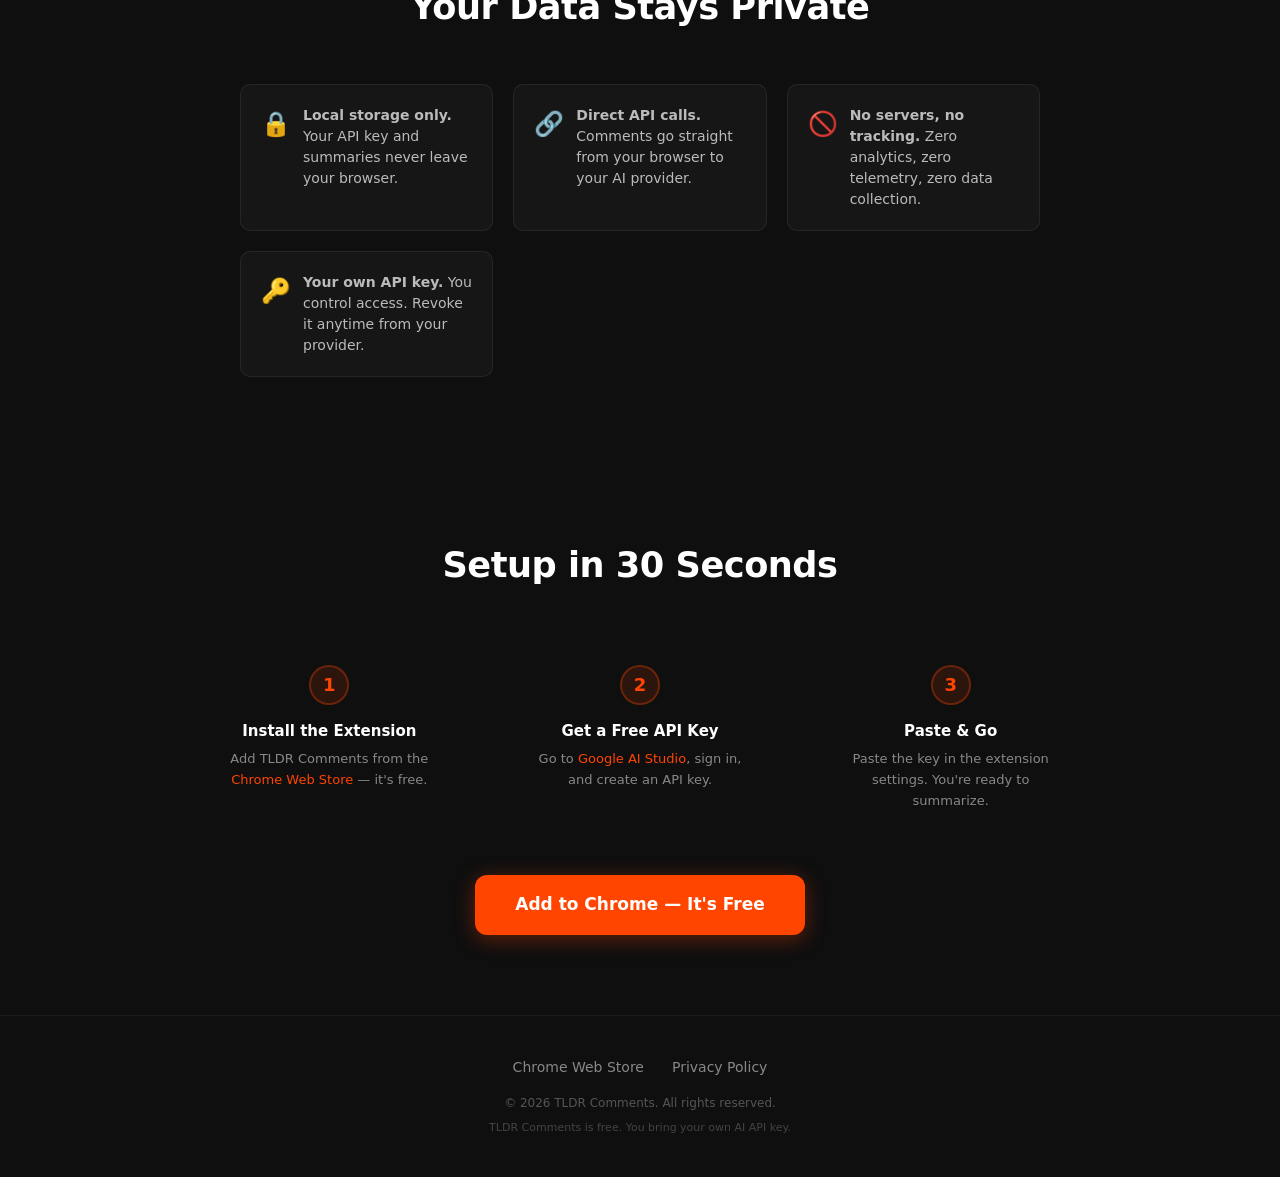
==== commit 7802c23e: "Remove GitHub links and open source references" ====
--- a/index.html
+++ b/index.html
@@ -235,11 +235,10 @@
     <div class="container">
       <div class="footer-links">
         <a href="https://chromewebstore.google.com/detail/ikfcoefdjljflpjddcknmijljhjjolee" target="_blank" rel="noopener">Chrome Web Store</a>
-        <a href="https://github.com/shivangchauhan7/tldr-comments" target="_blank" rel="noopener">GitHub</a>
-        <a href="#">Privacy Policy</a>
+        <a href="privacy.html">Privacy Policy</a>
       </div>
       <p class="copyright">&copy; 2026 TLDR Comments. All rights reserved.</p>
-      <p class="footer-note">TLDR Comments is free and open source. You bring your own AI API key.</p>
+      <p class="footer-note">TLDR Comments is free. You bring your own AI API key.</p>
     </div>
   </footer>
 
